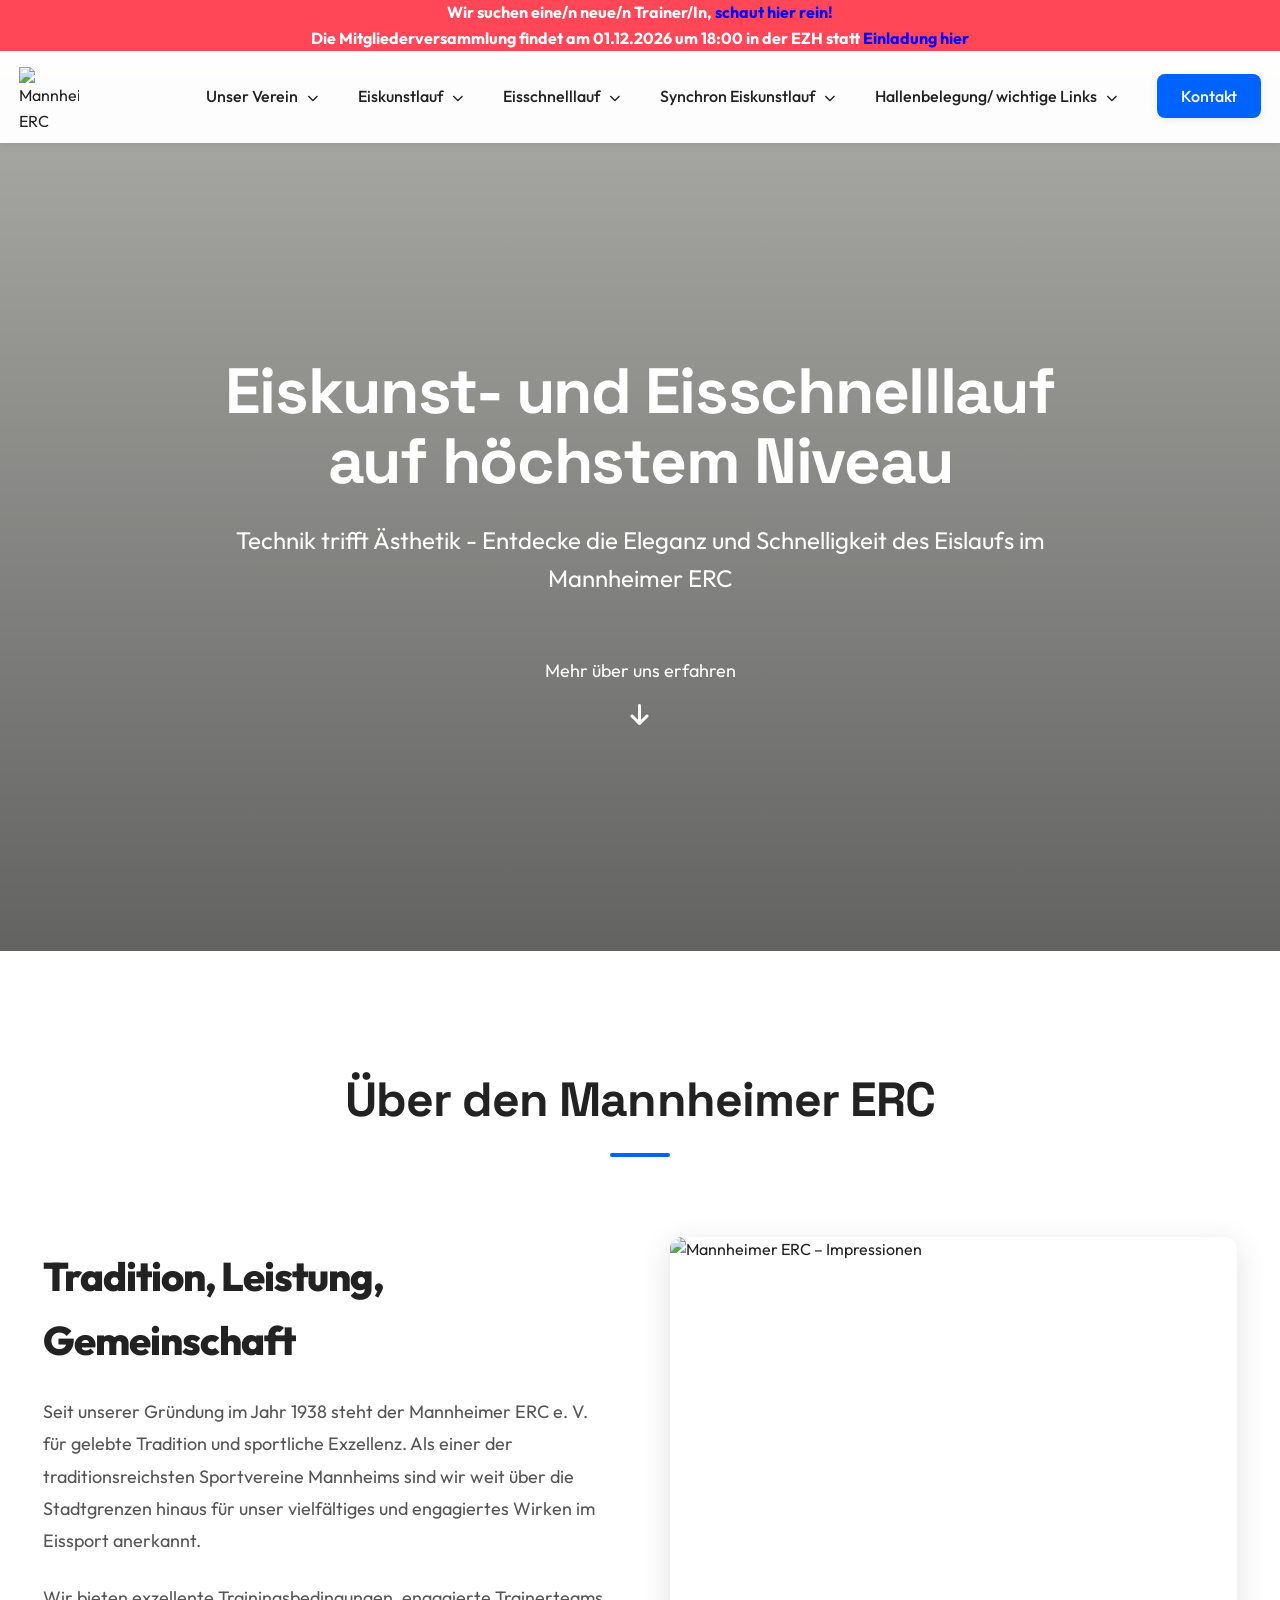
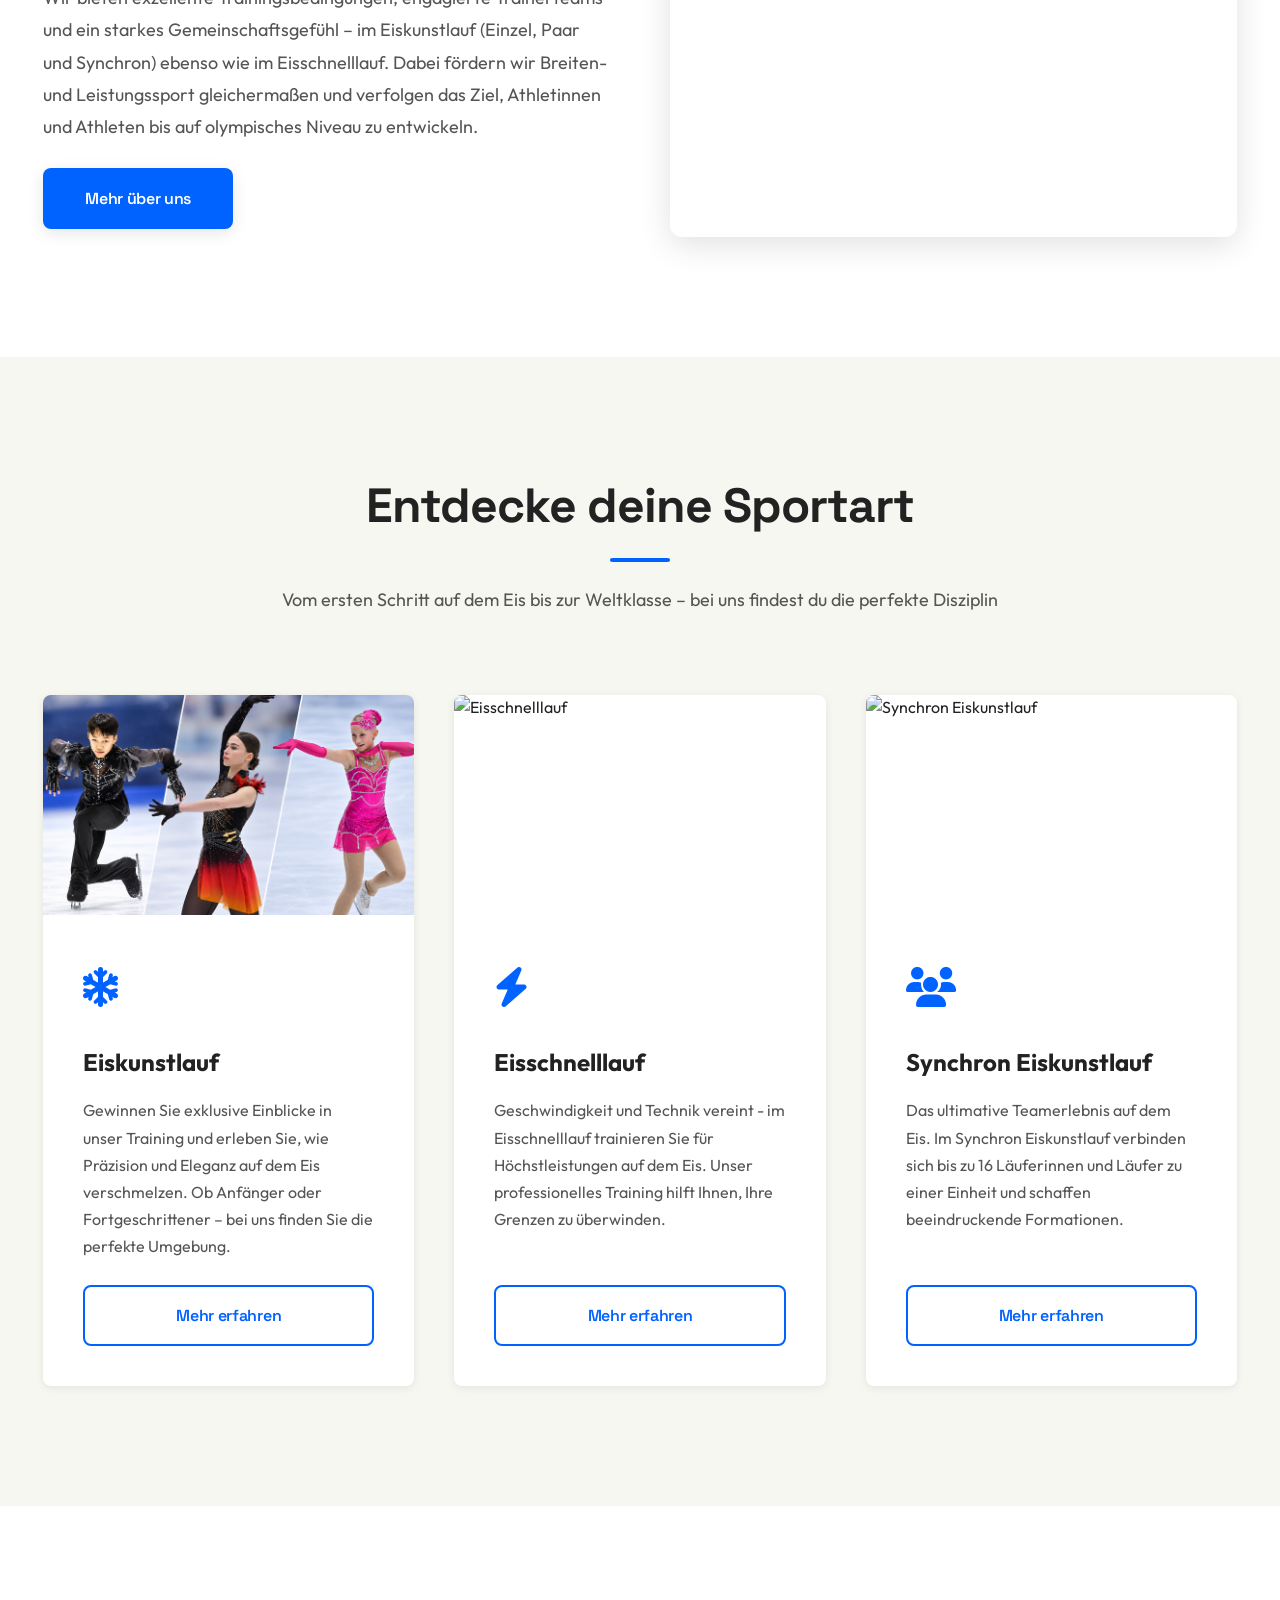
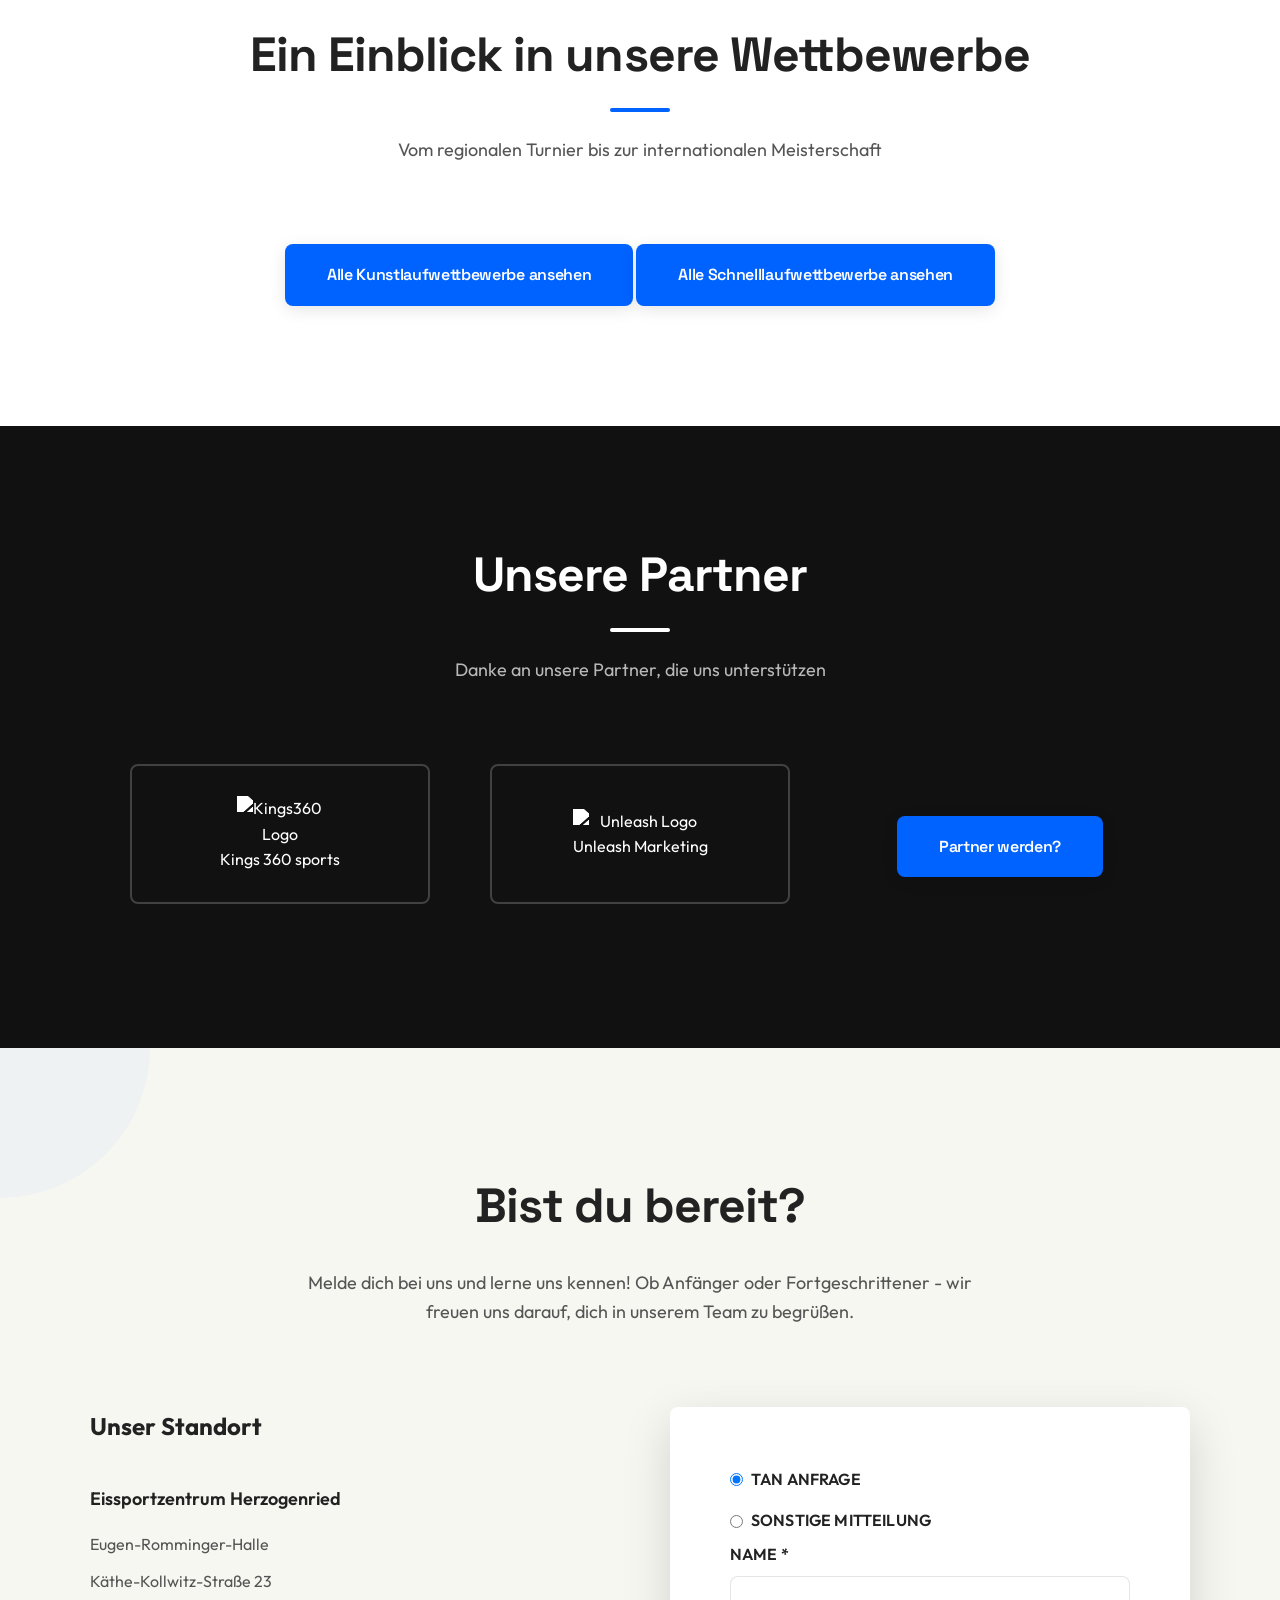
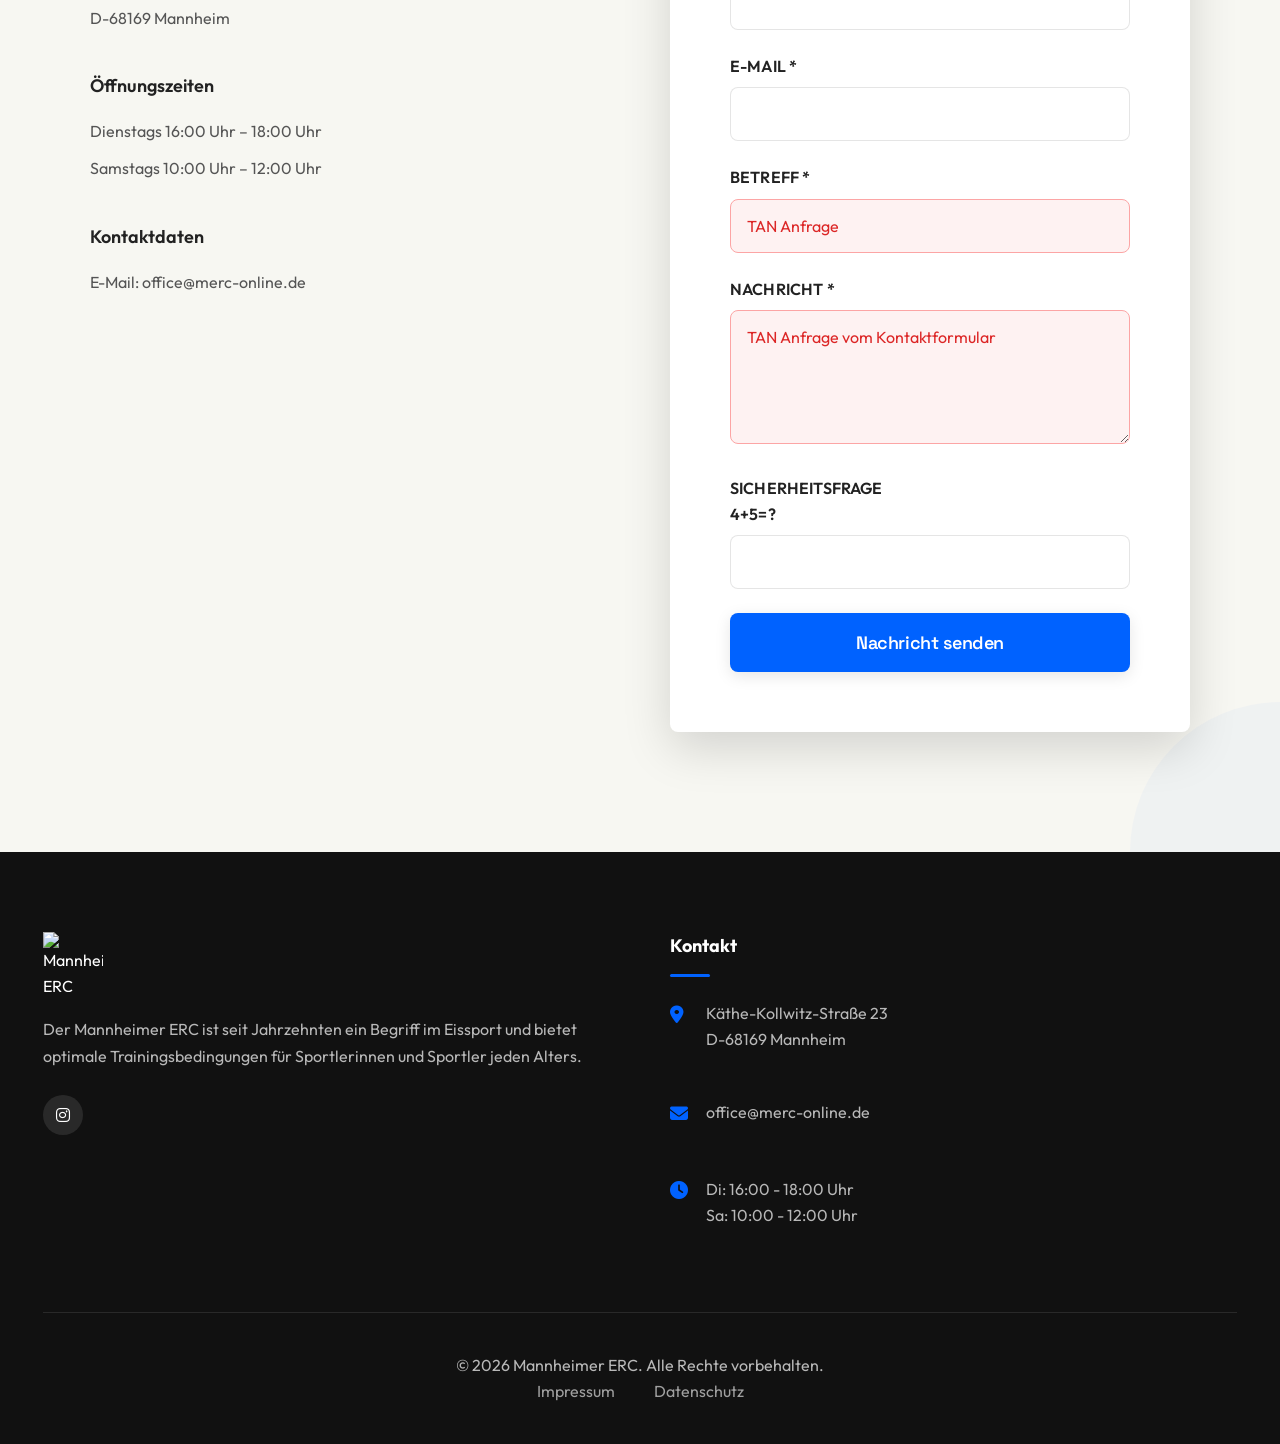
==== index.html @ 95370819 "Bekanntgabe Mitgliederversammlung" ====
﻿<!doctype html>
<html lang="de">
  <template id="navigation-template1">
    <ul>
      <li class="has-submenu">
        <a href="about.html" class="submenu-toggle">
          Unser Verein
          <i class="fas fa-chevron-down submenu-icon"></i>
        </a>
        <ul class="submenu">
          <li><a href="about.html#vision">Vision & Werte</a></li>
          <li><a href="about.html#vorstand">Vorstand</a></li>
          <li><a href="about.html#trainer">Trainerteam</a></li>
          <li><a href="about.html#mitgliedschaft">Mitgliedschaft</a></li>
          <li><a href="about.html#downloads">Downloads</a></li>
        </ul>
      </li>
      <li class="has-submenu">
        <a href="eiskunstlauf.html" class="submenu-toggle">
          Eiskunstlauf
          <i class="fas fa-chevron-down submenu-icon"></i>
        </a>
        <ul class="submenu">
          <li><a href="eiskunstlauf.html#schnuppern">Schnupperkurs</a></li>
          <li><a href="eiskunstlauf.html#erwachsene">Erwachsene</a></li>
          <li><a href="eiskunstlauf.html#geschichte">Geschichte</a></li>
          <li><a href="eiskunstlauf.html#kl-infos">Allgemeine Infos</a></li>
          <li><a href="eiskunstlauf.html#saison-infos">Aktuelle Saison</a></li>
        </ul>
      </li>
      <li class="has-submenu">
        <a href="eisschnelllauf.html" class="submenu-toggle">
          Eisschnelllauf
          <i class="fas fa-chevron-down submenu-icon"></i>
        </a>
        <ul class="submenu">
          <li>
            <a href="eisschnelllauf.html#linkEislaufschule">Eislaufschule</a>
          </li>
          <li>
            <a href="eisschnelllauf.html#schnuppern">Schnuppertraining</a>
          </li>
          <li>
            <a href="eisschnelllauf.html#calendar-section">Kalender</a>
          </li>
          <li>
            <a href="eisschnelllauf.html#geschichte">Geschichte</a>
          </li>
          <li>
            <a href="eisschnelllauf.html#berichte">Berichte</a>
          </li>
        </ul>
      </li>
      <li class="has-submenu">
        <a href="synchron.html" class="submenu-toggle">
          Synchron Eiskunstlauf
          <i class="fas fa-chevron-down submenu-icon"></i>
        </a>
        <ul class="submenu">
          <li>
            <a href="synchron.html#linkTeamNewHorizons"
              >Team New Horizons Mannheim</a
            >
          </li>
          <li>
            <a href="synchron.html#linkSynchroMitgliedschaft"
              >Mitglied werden</a
            >
          </li>
          <li>
            <a href="synchron.html#linkErfolgeWettbewerbe"
              >Erfolge & Wettbewerbe</a
            >
          </li>
        </ul>
      </li>
      <li class="has-submenu">
        <a href="javascript:void(0)" class="submenu-toggle">
          Hallenbelegung/ wichtige Links
          <i class="fas fa-chevron-down submenu-icon"></i>
        </a>
        <ul class="submenu">
          <li>
            <a href="dokumente/verein/Hallenbelegung.pdf" target="_blank"
              >Belegungspläne</a
            >
          </li>
          <li><a href="mitglieder.html#publicAnnouncements">Aktuelles</a></li>
          <li>
            <a
              href="https://www.indoortrends.de/vereinsheim/mannheimer-erc"
              target="_blank"
              >Vereinsshop</a
            >
          </li>
        </ul>
      </li>
    </ul>
  </template>
  <!-- <template id="memberBtn">
    <ul>
      <li>
        <a href="mitglieder.html" class="btn-header">Mitgliederbereich</a>
      </li>
    </ul>
  </template> -->
  <template id="contactBtn">
    <ul>
      <li><a href="index.html#contact-form-main" class="btn-header">Kontakt</a></li>
    </ul>
  </template>
  <!-- <template>
    <ul>
      <li><a href="mitglieder.html">Mitgliederbereich</a></li>
    </ul>
  </template> -->
  <template id="contactStandard">
    <ul>
      <li><a href="index.html#contact-form-main">Kontakt</a></li>
    </ul>
  </template>
  <template id="mobileCTAButtons">
    <div class="mobile-cta-buttons">
      <!-- <a href="mitglieder.html">Mitgliederbereich</a> -->
      <a href="index.html#contact-form-main">Kontakt</a>
    </div>
  </template>
  <head>
    <meta charset="UTF-8" />
    <meta name="viewport" content="width=device-width, initial-scale=1.0" />
    <title>
      Mannheimer ERC - Eiskunst- und Eisschnelllauf auf höchstem Niveau
    </title>
    <link
      rel="stylesheet"
      href="https://cdnjs.cloudflare.com/ajax/libs/font-awesome/6.4.0/css/all.min.css"
    />
    <link rel="preconnect" href="https://fonts.googleapis.com" />
    <link rel="preconnect" href="https://fonts.gstatic.com" crossorigin />
    <link
      href="https://fonts.googleapis.com/css2?family=Outfit:wght@300;400;500;600;700;800;900&family=Space+Grotesk:wght@400;500;600;700&display=swap"
      rel="stylesheet"
    />
    <link
      rel="stylesheet"
      href="main.css?v=4"
      crossorigin="anonymous"
    />
  </head>
  <body>
    <!-- Skip Link for Accessibility -->
    <a href="#main-content" class="skip-link">Zum Hauptinhalt springen</a>

    <!-- Header -->
    <header>
      <div id="dringendeMeldungen" class="dringende-meldungen">
        <span>
          <strong
            >
            Wir suchen eine/n neue/n Trainer/In,
            <a
              href="dokumente/eiskunstlauf/Stellenausschreibung.pdf"
              style="color: blue"
              target="_blank"
              >schaut hier rein!</a
            >
            <br>
            Die Mitgliederversammlung findet am 01.12.2026 um 18:00 in der EZH statt
            <a
              href="dokumente/verein/Einladung_zur_Mitgliederversammlung_2026.pdf"
              style="color: blue"
              target="_blank"
              >Einladung hier</a
            >
          </strong>
        </span>
      </div>
      <div class="container header-container">
        <div class="logo">
          <img src="images/Logo_MERC.gif" alt="Mannheimer ERC Logo" />
          <span class="logo-text">Mannheimer ERC</span>
        </div>
        <nav
          id="pageElementsDesktop"
          class="nav-desktop"
          aria-label="Hauptnavigation"
        ></nav>
        <button
          class="mobile-toggle"
          aria-label="Menü öffnen"
          aria-expanded="false"
        >
          <span></span>
          <span></span>
          <span></span>
        </button>
      </div>
    </header>

    <!-- Mobile Menu -->
    <dialog class="mobile-menu" aria-label="Mobile Navigation">
      <button class="mobile-menu-close" aria-label="Menü schließen">
        <i class="fas fa-times"></i>
      </button>
    </dialog>
    <div class="overlay" aria-hidden="true"></div>

    <!-- Main Content -->
    <main id="main-content">
      <!-- Hero Section -->
      <section id="home" class="hero">
        <div class="hero-video-container" aria-hidden="true">
          <video
            autoplay
            muted
            loop
            playsinline
            preload="auto"
            disablepictureinpicture
            class="hero-video"
          >
            <source src="videos/eiskunstlauf_clip.mp4" type="video/mp4" />
          </video>
        </div>
        <div class="hero-content">
          <h1 class="hero-title">
            Eiskunst- und Eisschnelllauf auf höchstem Niveau
          </h1>
          <p class="hero-subtitle">
            Technik trifft Ästhetik - Entdecke die Eleganz und Schnelligkeit des
            Eislaufs im Mannheimer ERC
          </p>
          <a href="#about" class="hero-scroll-hint">
            Mehr über uns erfahren
            <i class="fas fa-arrow-down"></i>
          </a>
        </div>
      </section>

      <!-- About Section -->
      <section id="about" class="section about">
        <div class="container">
          <div class="section-header">
            <h2 class="section-title">Über den Mannheimer ERC</h2>
          </div>
          <div class="about-content">
            <div class="about-text fade-in">
              <h3>Tradition, Leistung, Gemeinschaft</h3>
              <p>
                Seit unserer Gründung im Jahr 1938 steht der Mannheimer ERC e.
                V. für gelebte Tradition und sportliche Exzellenz. Als einer der
                traditionsreichsten Sportvereine Mannheims sind wir weit über
                die Stadtgrenzen hinaus für unser vielfältiges und engagiertes
                Wirken im Eissport anerkannt.
              </p>
              <p>
                Wir bieten exzellente Trainingsbedingungen, engagierte
                Trainerteams und ein starkes Gemeinschaftsgefühl – im
                Eiskunstlauf (Einzel, Paar und Synchron) ebenso wie im
                Eisschnelllauf. Dabei fördern wir Breiten- und Leistungssport
                gleichermaßen und verfolgen das Ziel, Athletinnen und Athleten
                bis auf olympisches Niveau zu entwickeln.
              </p>
              <a href="about.html" class="btn btn-primary">Mehr über uns</a>
            </div>
            <div class="about-image fade-in">
              <img
                src="images/Gruppenbild.jpeg"
                alt="Mannheimer ERC – Impressionen"
              />
            </div>
          </div>
        </div>
      </section>

      <!-- Sports Section -->
      <section id="sports" class="section">
        <div class="container">
          <div class="section-header">
            <h2 class="section-title">Entdecke deine Sportart</h2>
            <p class="section-subtitle">
              Vom ersten Schritt auf dem Eis bis zur Weltklasse – bei uns
              findest du die perfekte Disziplin
            </p>
          </div>
          <div class="grid grid-3">
            <div class="card fade-in" id="eiskunstlauf">
              <div class="card-image">
                <img src="images/Collage_Felix_Leyla_Shirley.png" alt="Eiskunstlauf" />
              </div>
              <div class="card-body">
                <div class="card-icon">
                  <i class="fas fa-snowflake"></i>
                </div>
                <h3 class="card-title">Eiskunstlauf</h3>
                <p class="card-text">
                  Gewinnen Sie exklusive Einblicke in unser Training und erleben
                  Sie, wie Präzision und Eleganz auf dem Eis verschmelzen. Ob
                  Anfänger oder Fortgeschrittener – bei uns finden Sie die
                  perfekte Umgebung.
                </p>
                <a href="eiskunstlauf.html" class="btn btn-outline"
                  >Mehr erfahren</a
                >
              </div>
            </div>

            <div class="card fade-in" id="eisschnelllauf">
              <div class="card-image">
                <img
                  src="images/eisschnelllauf/eslIndexBild.png"
                  alt="Eisschnelllauf"
                />
              </div>
              <div class="card-body">
                <div class="card-icon">
                  <i class="fas fa-bolt"></i>
                </div>
                <h3 class="card-title">Eisschnelllauf</h3>
                <p class="card-text">
                  Geschwindigkeit und Technik vereint - im Eisschnelllauf
                  trainieren Sie für Höchstleistungen auf dem Eis. Unser
                  professionelles Training hilft Ihnen, Ihre Grenzen zu
                  überwinden.
                </p>
                <a href="eisschnelllauf.html" class="btn btn-outline"
                  >Mehr erfahren</a
                >
              </div>
            </div>

            <div class="card fade-in" id="synchron">
              <div class="card-image">
                <img
                  src="images/f5b10e58-1633-410d-8467-8ef27225b3d4.jpg"
                  alt="Synchron Eiskunstlauf"
                />
              </div>
              <div class="card-body">
                <div class="card-icon">
                  <i class="fas fa-users"></i>
                </div>
                <h3 class="card-title">Synchron Eiskunstlauf</h3>
                <p class="card-text">
                  Das ultimative Teamerlebnis auf dem Eis. Im Synchron
                  Eiskunstlauf verbinden sich bis zu 16 Läuferinnen und Läufer
                  zu einer Einheit und schaffen beeindruckende Formationen.
                </p>
                <a href="synchron.html" class="btn btn-outline"
                  >Mehr erfahren</a
                >
              </div>
            </div>
          </div>
        </div>
      </section>

      <!-- Competitions Section  -->
      <section id="competitions" class="section competitions">
        <div class="container">
          <div class="section-header">
            <h2 class="section-title">Ein Einblick in unsere Wettbewerbe</h2>
            <p class="section-subtitle">
              Vom regionalen Turnier bis zur internationalen Meisterschaft
            </p>
          </div>
          <!-- <div class="competition-gallery">
            <a href="wettbewerbe.html" class="competition-item fade-in">
              <img
                src="images/Bild2.jpeg"
                alt="Jugendmeisterschaften"
                class="competition-image"
              />
              <div class="competition-overlay">
                <h3 class="competition-title">Jugendmeisterschaften</h3>
                <p class="competition-date">März 2025</p>
              </div>
            </a>
            <a href="wettbewerbe.html" class="competition-item fade-in">
              <img
                src="images/82331e4d-ed93-4d10-8211-51c107e9e614.jpg"
                alt="Kunstlauf Wettbewerbe"
                class="competition-image"
              />
              <div class="competition-overlay">
                <h3 class="competition-title">Kunstlauf Wettbewerbe</h3>
                <p class="competition-date">Januar 2025</p>
              </div>
            </a>
            <a href="wettbewerbe.html" class="competition-item fade-in">
              <img
                src="images/dc0f7fd0-3eea-4d4e-9135-640f62c069b7.jpg"
                alt="Internationales Sommerturnier"
                class="competition-image"
              />
              <div class="competition-overlay">
                <h3 class="competition-title">Internationales Sommerturnier</h3>
                <p class="competition-date">Juli 2025</p>
              </div>
            </a>
          </div> -->
          <div style="margin-top: 50px; text-align: center">
            <a href="wettbewerbe.html" class="btn btn-primary"
              >Alle Kunstlaufwettbewerbe ansehen</a
            >
            <a href="eisschnelllauf.html#berichte" class="btn btn-primary"
              >Alle Schnelllaufwettbewerbe ansehen</a
            >
          </div>
        </div>
      </section>
      
      <!-- Sponsors Section -->
      <section id="sponsors" class="section sponsors">
        <div class="container">
          <div class="section-header">
            <h2 class="section-title">Unsere Partner</h2>
            <p class="section-subtitle">
              Danke an unsere Partner, die uns unterstützen
            </p>
          </div>
          <div class="sponsors-container fade-in">
            <div class="sponsor-item">
              <div class="sponsor-logo">
                <figure>
                  <img
                    src="images/Kings360-sports.png"
                    alt="Kings360 Logo"
                    class="sponsor-image"
                  />
                  <figcaption>Kings 360 sports</figcaption>
                </figure>
              </div>
            </div>
            <div class="sponsor-item">
              <div class="sponsor-logo">
                <figure>
                  <img
                    src="images/Unleash Logo Orange.png"
                    alt="Unleash Logo"
                    class="sponsor-image"
                  />
                  <figcaption>Unleash Marketing</figcaption>
                </figure>
              </div>
            </div>
            <div class="sponsor-item">
              <a href="#contact-form-main" class="btn btn-primary">Partner werden?</a>
            </div>
          </div>
        </div>
      </section>

      <!-- CTA & Contact Section (Combined) -->
      <section id="contact" class="cta">
        <div class="container">
          <h2 class="cta-title">Bist du bereit?</h2>
          <p class="cta-text">
            Melde dich bei uns und lerne uns kennen! Ob Anfänger oder
            Fortgeschrittener - wir freuen uns darauf, dich in unserem Team zu
            begrüßen.
          </p>

          <div class="contact-content">
            <div class="contact-info fade-in">
              <h3>Unser Standort</h3>
              <div style="margin-bottom: 30px">
                <h4>Eissportzentrum Herzogenried</h4>
                <p>Eugen-Romminger-Halle</p>
                <p>Käthe-Kollwitz-Straße 23</p>
                <p>D-68169 Mannheim</p>
              </div>

              <h4>Öffnungszeiten</h4>
              <p>Dienstags 16:00 Uhr – 18:00 Uhr</p>
              <p>Samstags 10:00 Uhr – 12:00 Uhr</p>

              <h4>Kontaktdaten</h4>
              <p>
                E-Mail:
                <a href="mailto:office@merc-online.de">office@merc-online.de</a>
              </p>
            </div>

            <div class="contact-form fade-in">

              <form id="contact-form-main">
                <div style="margin-bottom: 8px;">
                  <label style="display: inline-flex !important; align-items: center !important; gap: 8px !important; cursor: pointer !important; width: auto !important;">
                    <input type="radio" id="tan-anfrage-radio" name="mitteilungsart" checked style="width: auto !important; padding: 0 !important; margin: 0 !important; border: none !important;">
                    <span>TAN Anfrage</span>
                  </label>
                </div>
                
                <div>
                  <label style="display: inline-flex !important; align-items: center !important; gap: 8px !important; cursor: pointer !important; width: auto !important;">
                    <input type="radio" id="sonstige-mitteilung-radio" name="mitteilungsart" style="width: auto !important; padding: 0 !important; margin: 0 !important; border: none !important;">
                    <span>Sonstige Mitteilung</span>
                  </label>
                </div>
                <div>
                  <label for="name">Name *</label>
                  <input type="text" id="name" name="name" required />
                </div>
                <div>
                  <label for="email">E-Mail *</label>
                  <input type="email" id="email" name="email" required />
                </div>
                <div>
                  <label for="subject">Betreff *</label>
                  <input type="text" id="subject" name="subject" required />
                </div>
                <div>
                  <label for="message">Nachricht *</label>
                  <textarea
                    id="message"
                    name="message"
                    rows="5"
                    required
                  ></textarea>
                </div>
                <div>
                  <label for="capchaInputField"
                    >Sicherheitsfrage
                    <p id="capchaQuestion">4+5=?</p></label
                  >
                  <input
                    type="number"
                    id="capchaInputField"
                    name="capchaInputField"
                    required
                  />
                </div>
                <button
                  type="button"
                  id="contact-form-submit-button"
                  class="btn btn-primary"
                >
                  Nachricht senden
                </button>
              </form>
              <div id="contactFormResponseMessage"></div>
            </div>
          </div>
        </div>
      </section>
    </main>

    <!-- Footer -->
    <footer>
      <div class="container">
        <div class="footer-container">
          <div class="footer-about">
            <div class="footer-logo">
              <img src="images/Logo_MERC.gif" alt="Mannheimer ERC Logo" />
            </div>
            <p>
              Der Mannheimer ERC ist seit Jahrzehnten ein Begriff im Eissport
              und bietet optimale Trainingsbedingungen für Sportlerinnen und
              Sportler jeden Alters.
            </p>
            <div class="footer-social">
              <a
                href="https://www.instagram.com/merc_eiskunstlauf/"
                aria-label="Instagram"
                ><i class="fab fa-instagram"></i
              ></a>
            </div>
          </div>

          <div class="footer-contact">
            <h3 class="footer-title">Kontakt</h3>
            <ul>
              <li>
                <span class="contact-icon"
                  ><i class="fas fa-map-marker-alt"></i
                ></span>
                <span>Käthe-Kollwitz-Straße 23<br />D-68169 Mannheim</span>
              </li>
              <li>
                <span class="contact-icon"
                  ><i class="fas fa-envelope"></i
                ></span>
                <span
                  ><a href="mailto:office@merc-online.de"
                    >office@merc-online.de</a
                  ></span
                >
              </li>
              <li>
                <span class="contact-icon"><i class="fas fa-clock"></i></span>
                <span>Di: 16:00 - 18:00 Uhr<br />Sa: 10:00 - 12:00 Uhr</span>
              </li>
            </ul>
          </div>
        </div>

        <div class="footer-bottom">
          <p>© 2026 Mannheimer ERC. Alle Rechte vorbehalten.</p>
          <p>
            <a href="impressum.html">Impressum</a>
            <a href="datenschutz.html" style="margin-left: 20px">Datenschutz</a>
          </p>
        </div>
      </div>
    </footer>
    <script
      data-cfasync="false"
      src="/cdn-cgi/scripts/5c5dd728/cloudflare-static/email-decode.min.js"
    ></script>
    <script src="functions/generalFunctions.js?v=2"></script>
    <script>
      const mobileToggle = document.querySelector(".mobile-toggle");
      const mobileMenu = document.querySelector(".mobile-menu");
      const overlay = document.querySelector(".overlay");
      const mobileClose = document.querySelector(".mobile-menu-close");
      const mobileLinks = document.querySelectorAll(".mobile-menu a");

      mobileToggle.addEventListener("click", () => {
        const isOpen = mobileMenu.classList.contains("active");
        isOpen
          ? closeMenu(mobileMenu, overlay, mobileToggle)
          : openMenu(mobileMenu, overlay, mobileToggle);
      });

      mobileClose.addEventListener("click", () =>
        closeMenu(mobileMenu, overlay, mobileToggle),
      );
      overlay.addEventListener("click", () =>
        closeMenu(mobileMenu, overlay, mobileToggle),
      );

      mobileLinks.forEach((link) => {
        link.addEventListener("click", (e) => {
          if (link.getAttribute("href").startsWith("#")) {
            closeMenu(mobileMenu, overlay, mobileToggle);
          }
        });
      });

      // Close menu on Escape key
      document.addEventListener("keydown", (e) => {
        if (e.key === "Escape" && mobileMenu.classList.contains("active")) {
          closeMenu(mobileMenu, overlay, mobileToggle);
        }
      });

      const header = document.querySelector("header");
      let lastScroll = 0;

      window.addEventListener("scroll", () => {
        const currentScroll = window.pageYOffset;

        if (currentScroll > 100) {
          header.classList.add("scrolled");
        } else {
          header.classList.remove("scrolled");
        }

        lastScroll = currentScroll;
      });

      const fadeElements = document.querySelectorAll(".fade-in");

      const observerOptions = {
        threshold: 0.1,
        rootMargin: "0px 0px -50px 0px",
      };

      const observer = new IntersectionObserver((entries) => {
        entries.forEach((entry) => {
          if (entry.isIntersecting) {
            entry.target.classList.add("visible");
          }
        });
      }, observerOptions);

      fadeElements.forEach((element) => {
        observer.observe(element);
      });

      document.addEventListener("DOMContentLoaded", function () {
        const heroVideo = document.querySelector(".hero-video");

        if (heroVideo) {
          // Mobile autoplay fix: explizit play() aufrufen nach canplay
          heroVideo.load();
          const playPromise = heroVideo.play();
          if (playPromise !== undefined) {
            playPromise.catch(function () {
              // Autoplay blockiert (z.B. Datenschutz-Einstellung) – Video bleibt stumm
              heroVideo.muted = true;
              heroVideo.play().catch(function () {});
            });
          }

          // Fallback: bei erstem User-Interaction versuchen zu spielen (für sehr restriktive Browser)
          const tryPlay = function () {
            heroVideo.play().catch(function () {});
            document.removeEventListener("touchstart", tryPlay);
            document.removeEventListener("touchend", tryPlay);
          };
          document.addEventListener("touchstart", tryPlay, { once: true });
          document.addEventListener("touchend", tryPlay, { once: true });

          heroVideo.addEventListener("error", function () {
            const heroSection = document.querySelector(".hero");
            const videoContainer = document.querySelector(
              ".hero-video-container",
            );

            if (heroSection && videoContainer) {
              heroSection.style.backgroundImage =
                'linear-gradient(rgba(0, 0, 0, 0.4), rgba(0, 0, 0, 0.6)), url("images/Bild2.jpeg")';
              heroSection.style.backgroundSize = "cover";
              heroSection.style.backgroundPosition = "center";
              videoContainer.style.display = "none";
            }
          });
        }

        const template = document.getElementById("navigation-template1");
        const contactBtn = document.getElementById("contactBtn");
        const memberBtn = document.getElementById("memberBtn");
        const contactStandard = document.getElementById("contactStandard");
        const mobileCTAButtons = document.getElementById("mobileCTAButtons");
        const desktopNav = document.getElementById("pageElementsDesktop");
        const footerLinks = document.getElementById(
          "footerLinksWithMenuElements",
        );
        // Initialize navigation
        insertNavigationElements(
          template,
          contactBtn,
          memberBtn,
          contactStandard,
          mobileCTAButtons,
          desktopNav,
          footerLinks,
        );
        setupMobileSubmenus(mobileMenu);
      });

      document.querySelectorAll('a[href^="#"]').forEach((anchor) => {
        anchor.addEventListener("click", function (e) {
          const href = this.getAttribute("href");
          if (href !== "#" && href !== "") {
            e.preventDefault();
            const target = document.querySelector(href);
            if (target) {
              const headerHeight = header.offsetHeight;
              const targetPosition = target.offsetTop - headerHeight;
              window.scrollTo({
                top: targetPosition,
                behavior: "smooth",
              });
            }
          }
        });
      });
    </script>
    <script>
      let subject = document.getElementById("subject");
      let message = document.getElementById("message")
      tanRadioButton = document.getElementById("tan-anfrage-radio");
      function handleSonstigeRadioChecked(){
        subject.readOnly = false;
        subject.value = "";
        subject.classList.remove('tan-request-is-locked');
        message.readOnly = false;
        message.value = "";
        message.classList.remove('tan-request-is-locked');
      }
      function handleRadioChecked() {
        tanRadioButton.checked;
        subject.readOnly = true;
        subject.value = "TAN Anfrage";
        subject.classList.add('tan-request-is-locked');
        message.readOnly = true;
        message.value = "TAN Anfrage vom Kontaktformular";
        message.classList.add('tan-request-is-locked');
      }
      handleRadioChecked();
      sonstigeRadioButton = document.getElementById("sonstige-mitteilung-radio");
      tanRadioButton.addEventListener('change', () => 
        {
          if (tanRadioButton.checked){
            handleRadioChecked();
          }
        }
      );
      sonstigeRadioButton.addEventListener('change', () => 
        {
          if (sonstigeRadioButton.checked){
            handleSonstigeRadioChecked();
          }
        }
      );
      
      const form = document.getElementById("contact-form-main");
      form.onsubmit = function (e) {
        e.preventDefault();
        return false;
      };
      let capchaQ = "";
      let capchaComponents = [];
      const capchaObject = document.getElementById("capchaQuestion");
      const capchaInputField = document.getElementById("capchaInputField");
      async function getCapchaQuestion() {
        capchaComponents = [];
        try {
          const responseForRandomArithmeticQuestion = await fetch(
            "https://merc-online.de/cgi-bin/apiMain.py/api/getRandomArithmeticQuestion",
          );
          if (responseForRandomArithmeticQuestion.ok) {
            capchaQ = await responseForRandomArithmeticQuestion.text();
            capchaObject.textContent = capchaQ;
            capchaQ.split("+").forEach((number) => {
              capchaComponents.push(Number.parseInt(number.trim()));
            });
          }
        } catch (err) {
          console.error("Debug:", err);
        }
      }

      const msg = document.getElementById("contactFormResponseMessage");
      const btn = document.getElementById("contact-form-submit-button");

      btn.addEventListener("click", async (e) => {
        e.preventDefault();
        e.stopPropagation();
        let boolCapchaAnswer = false;
        try {
          let params = "?";
          capchaComponents.forEach((number, index) => {
            params +=
              "num" + index.toString() + "=" + encodeURIComponent(number) + "&";
          });
          params += "answer=" + encodeURIComponent(capchaInputField.value);
          console.error(
            "Debug:",
            "https://merc-online.de/cgi-bin/apiMain.py/api/checkRandomArithmeticAnswer" +
              params,
          );
          const responseForCapcha = await fetch(
            "https://merc-online.de/cgi-bin/apiMain.py/api/checkRandomArithmeticAnswer" +
              params,
          );
          if (responseForCapcha.ok) {
            const capchaAnswer = await responseForCapcha.json();
            boolCapchaAnswer = capchaAnswer["success"];
          }
        } catch (err) {
          console.error("Debug:", err);
        }
        if (!boolCapchaAnswer) {
          capchaInputField.focus();
          capchaInputField.style.backgroundColor = "red";
          getCapchaQuestion();
          return;
        }
        capchaInputField.style.backgroundColor = "";

        const formData = new FormData(form);
        for (const field of form.elements) {
          if (field.hasAttribute("required")) {
            if (field.value === "") {
              field.focus();
              field.style.backgroundColor = "red";
              getCapchaQuestion();
              return;
            }
          }
          field.style.backgroundColor = "";
        }
        const senderName = formData.get("name") || "";
        const originalMessage = formData.get("message") || "";
        const combinedMessage = `Absender: ${senderName}\n\n${originalMessage}`;
        formData.set("message", combinedMessage);
        const subjectSuffix = formData.get("subject");
        const subject =
          subjectSuffix != "TAN Anfrage"? "Anfrage aus Kontaktformular: " + subjectSuffix : subjectSuffix;        
        formData.set("subject", subject);

        btn.disabled = true;
        msg.style.color = "black";
        msg.innerText = "Sending...";

        try {
          const response = await fetch(
            "https://merc-online.de/cgi-bin/apiMain.py/api/submit",
            {
              method: "POST",
              body: formData,
            },
          );
          const result = await response.json();

          if (response.ok) {
            msg.style.color = "green";
            msg.innerText = "Success! Email sent.";
            form
              .querySelectorAll('input:not([type="hidden"]), textarea')
              .forEach((input) => {
                input.value = "";
              });
          } else {
            throw new Error(result.error || "Server error");
          }
        } catch (err) {
          console.error("Debug:", err);
          msg.style.color = "red";
          msg.innerText = "Error: " + err.message;
        } finally {
          btn.disabled = false;
          getCapchaQuestion();
          if (tanRadioButton.checked){
            handleRadioChecked();
          }
        }
      });
      const dringendeMeldungen = document.getElementById("dringendeMeldungen");
      const home = document.getElementById("home");
      if (
        dringendeMeldungen &&
        getComputedStyle(dringendeMeldungen).display !== "none"
      ) {
        const offsetHeight = dringendeMeldungen.offsetHeight;
        home.style.marginTop = `${offsetHeight}px`;
      }
      document.addEventListener("DOMContentLoaded", function () {
        getCapchaQuestion();
        cacheBustHallenBelegung();
      });
    </script>
  </body>
</html>
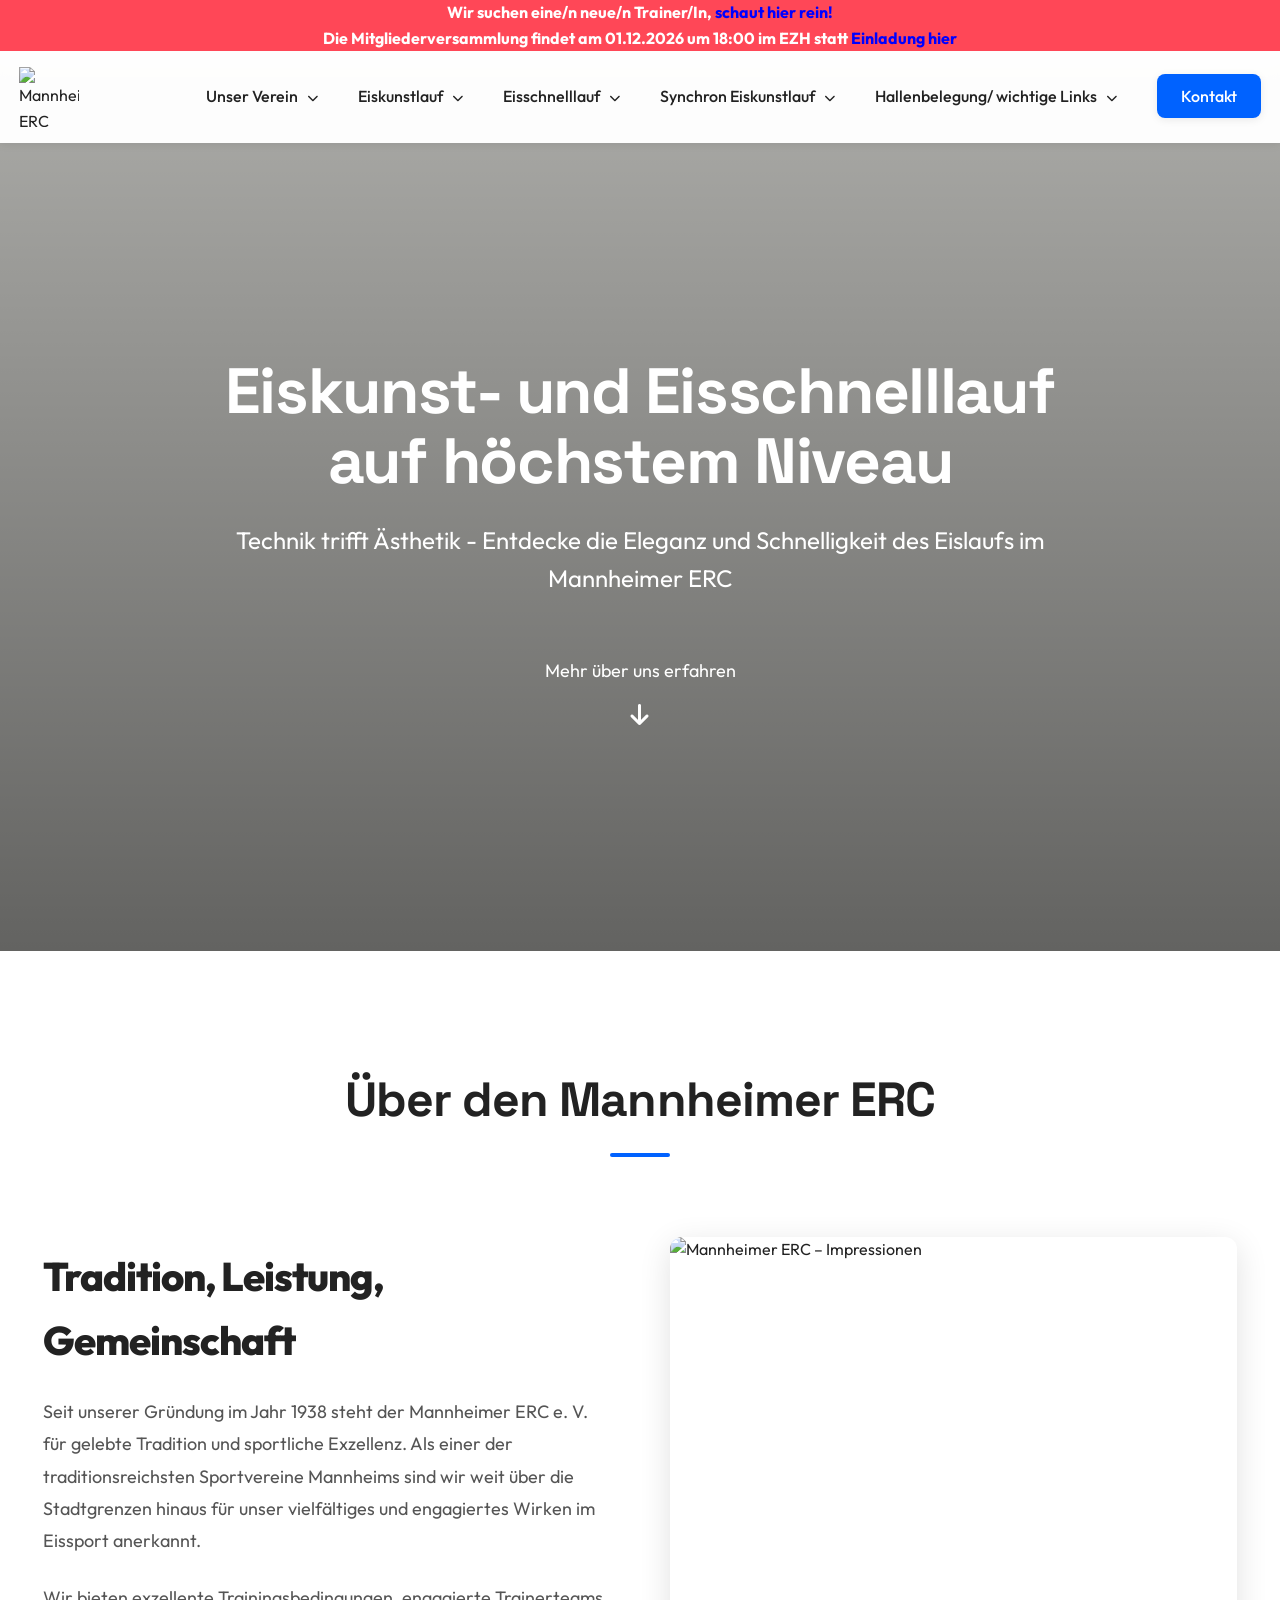
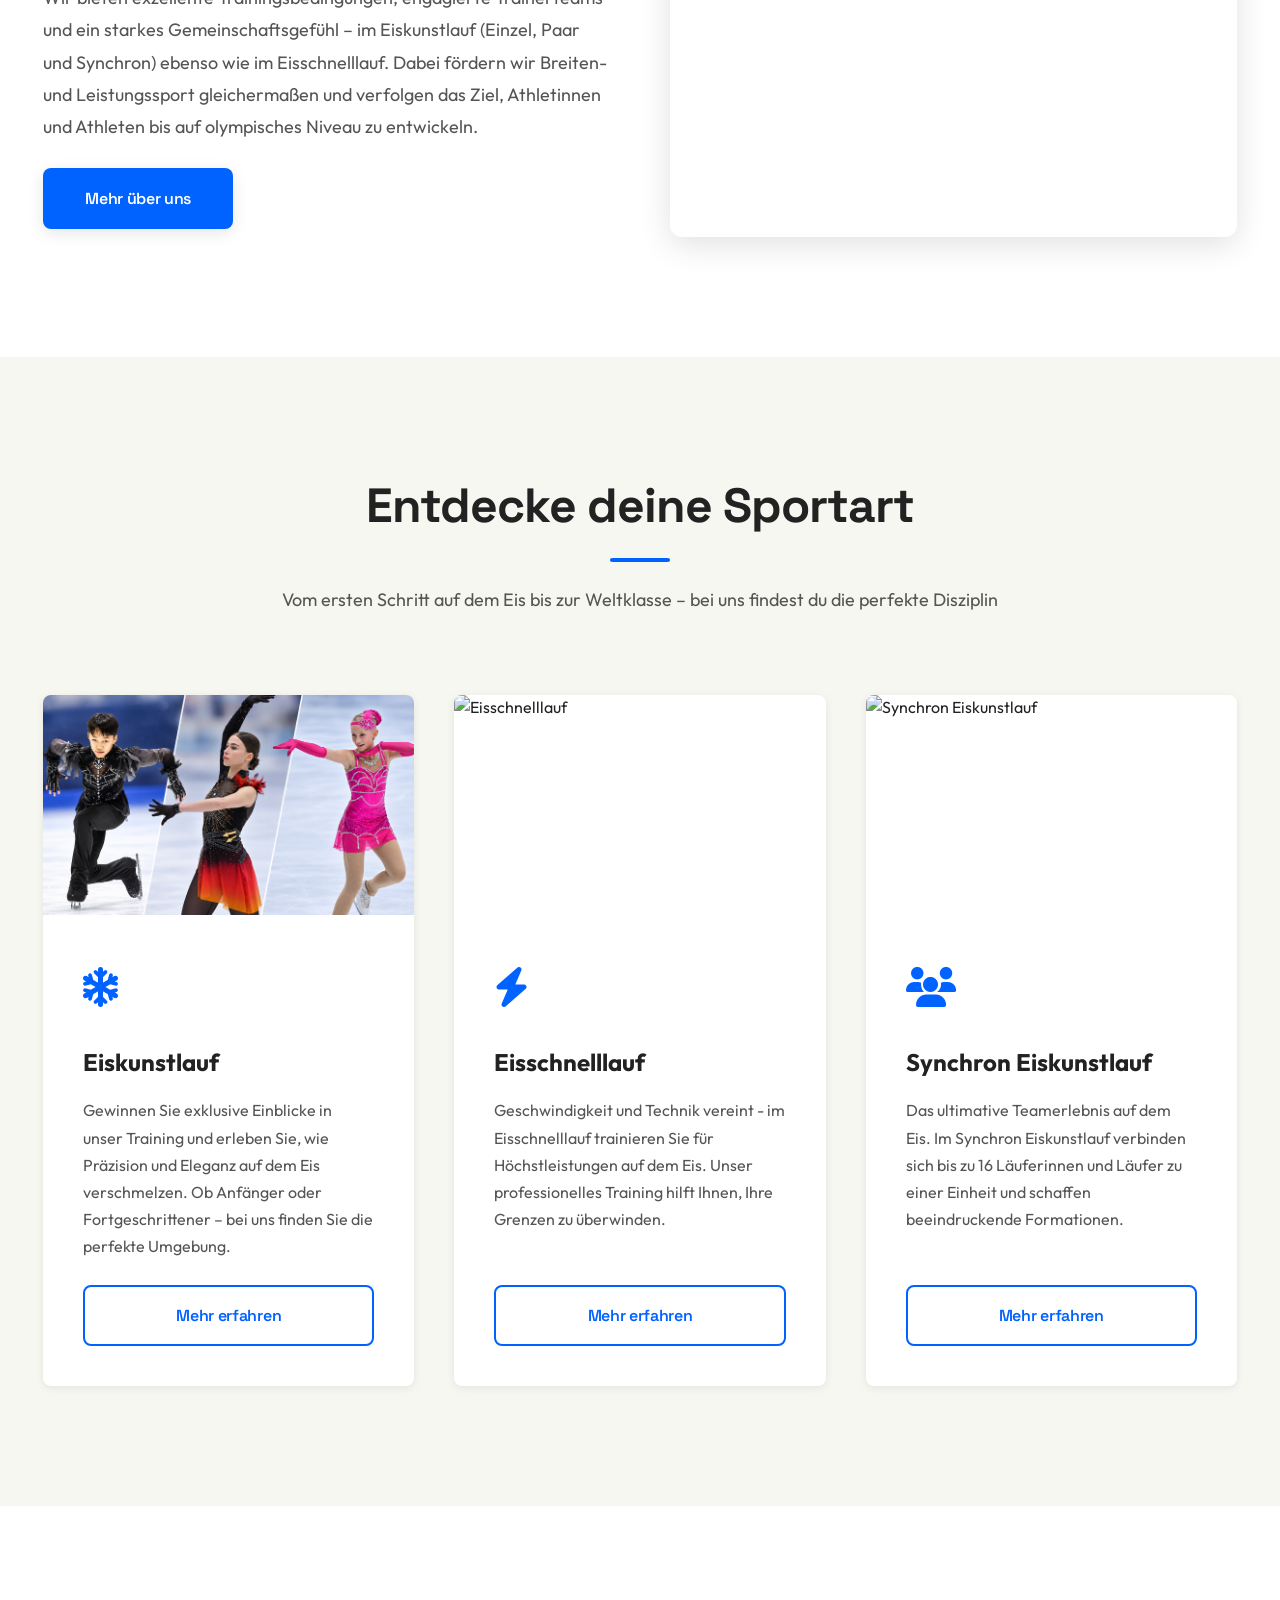
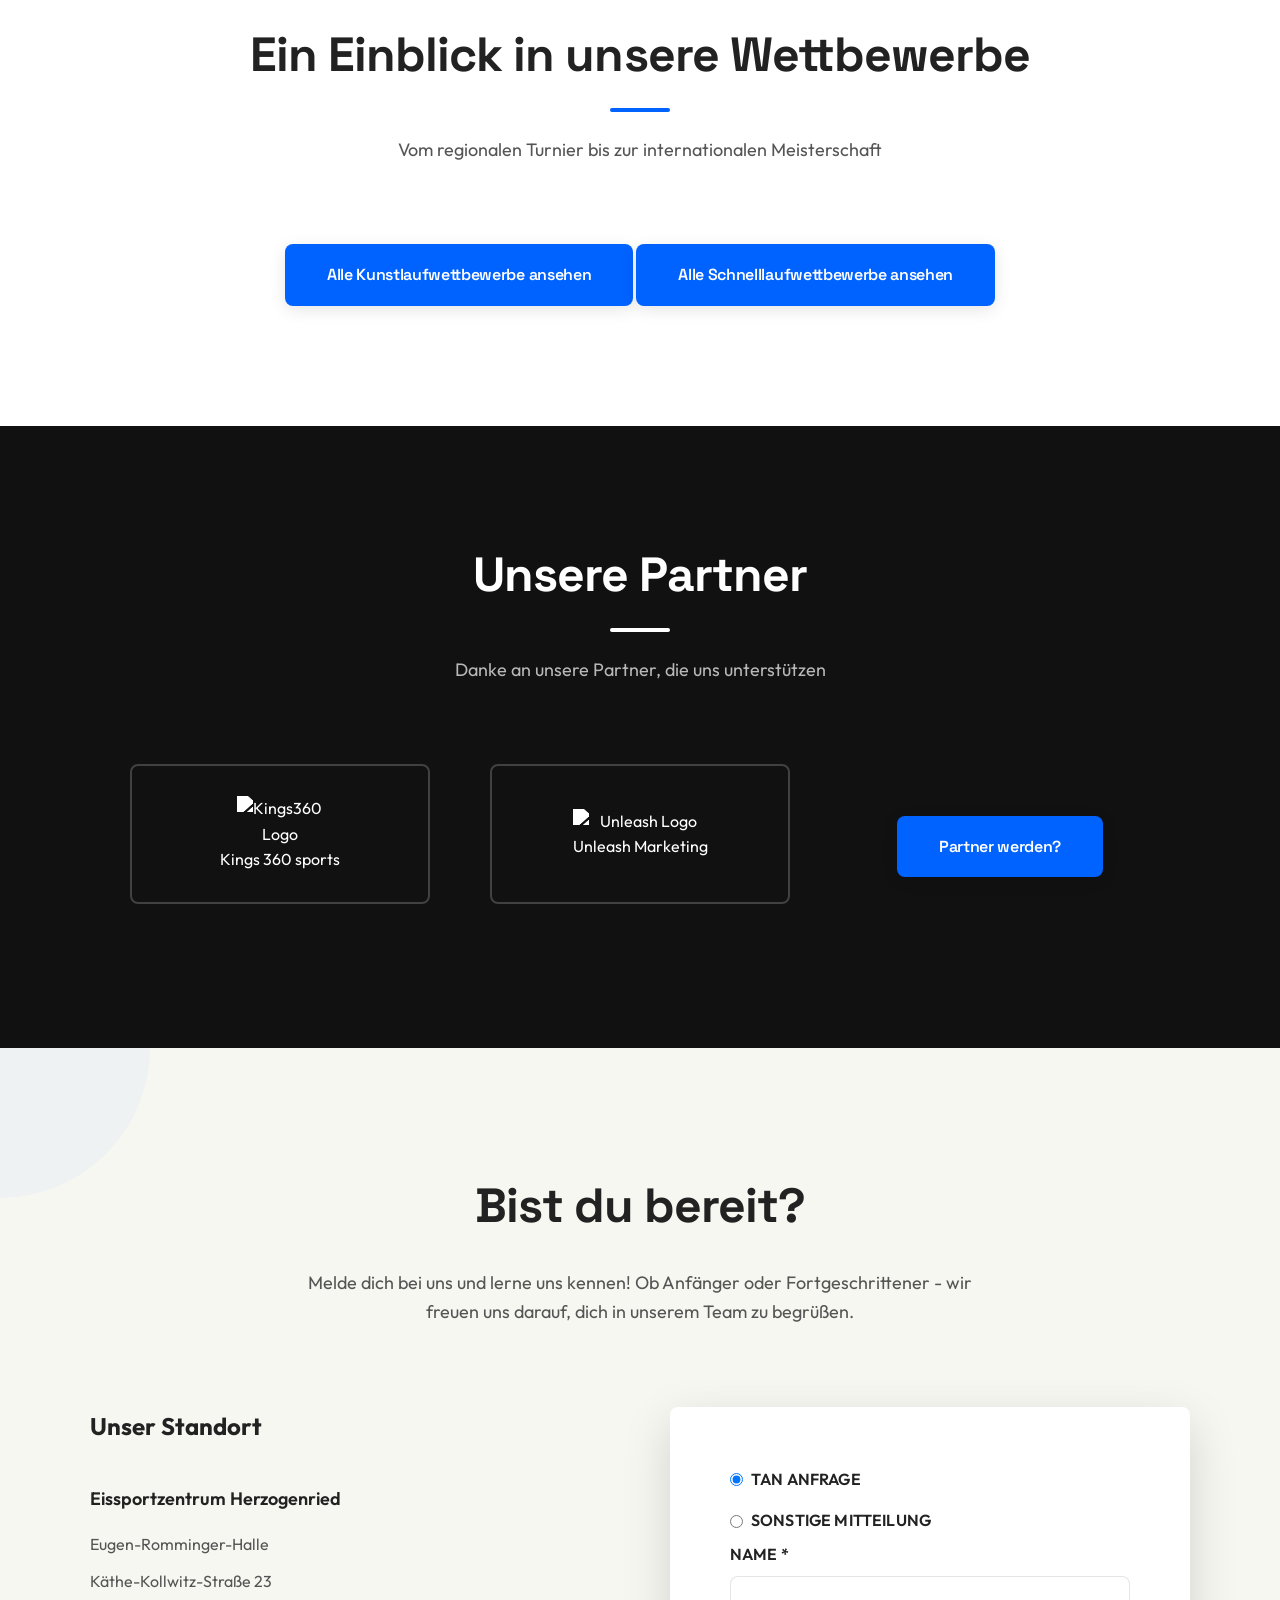
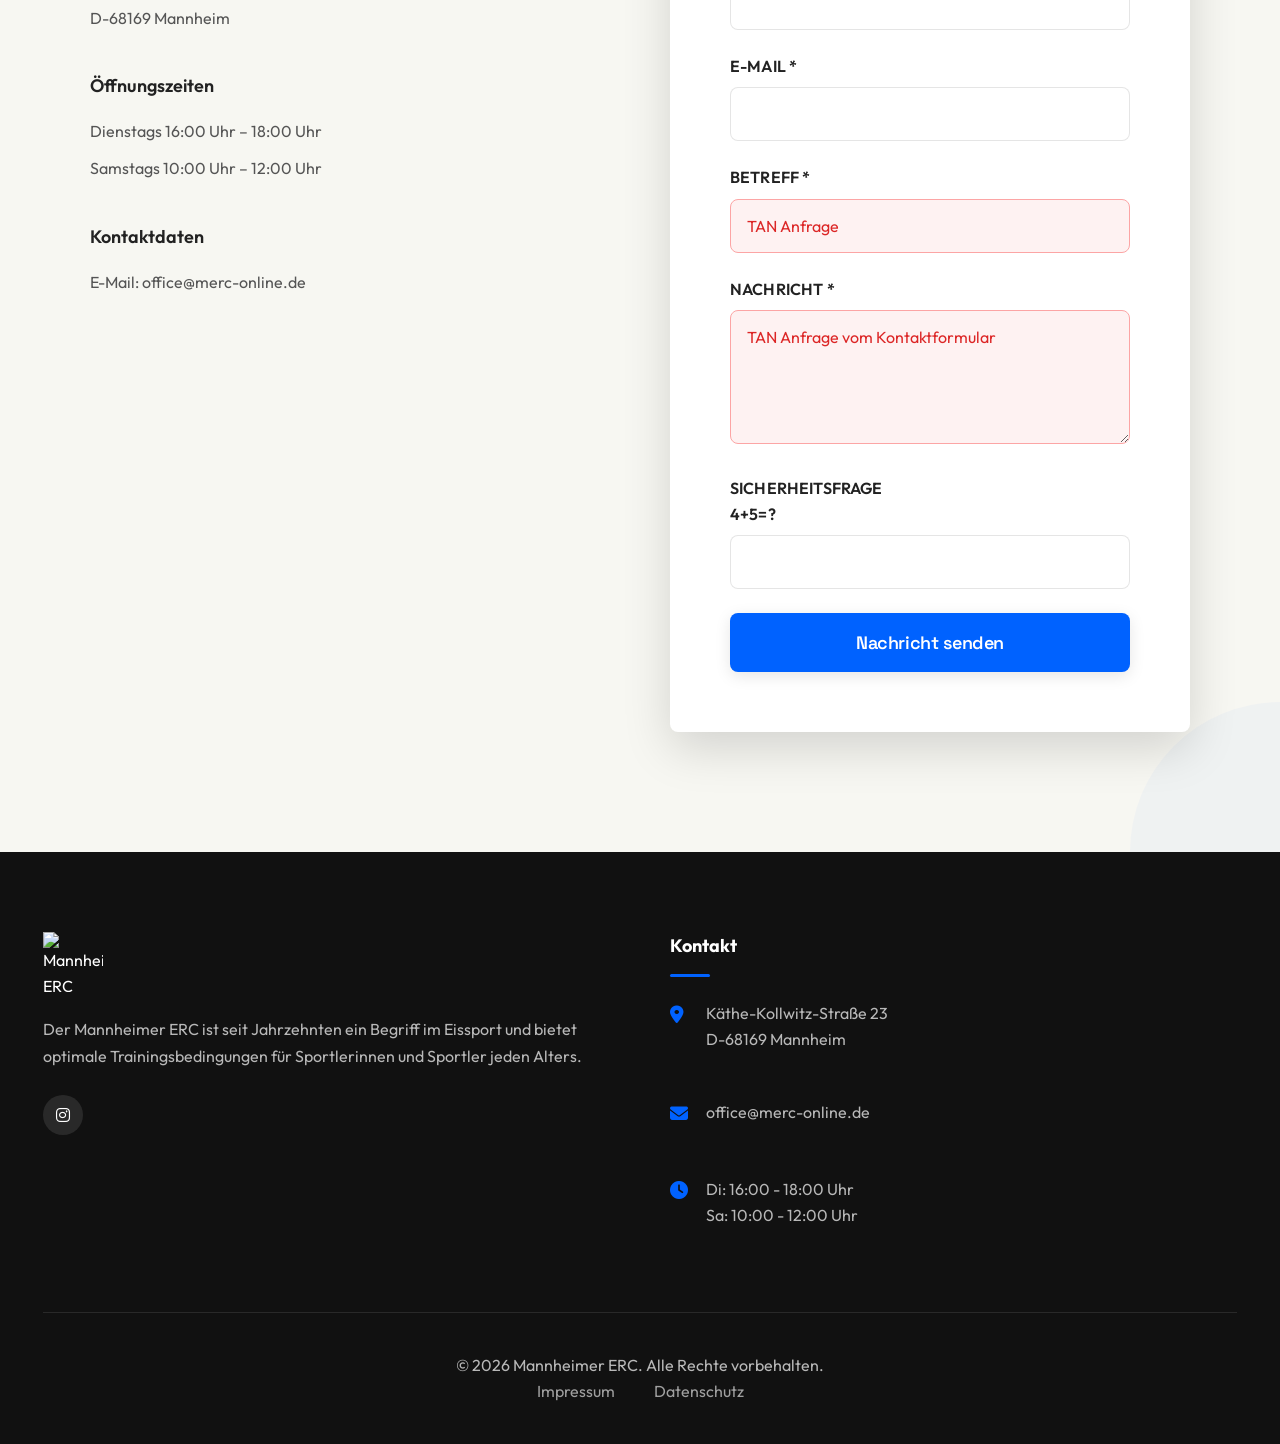
==== commit 21bae8f1: "Rechtschreibung" ====
--- a/index.html
+++ b/index.html
@@ -165,7 +165,7 @@
               >schaut hier rein!</a
             >
             <br>
-            Die Mitgliederversammlung findet am 01.12.2026 um 18:00 in der EZH statt
+            Die Mitgliederversammlung findet am 01.12.2026 um 18:00 im EZH statt
             <a
               href="dokumente/verein/Einladung_zur_Mitgliederversammlung_2026.pdf"
               style="color: blue"
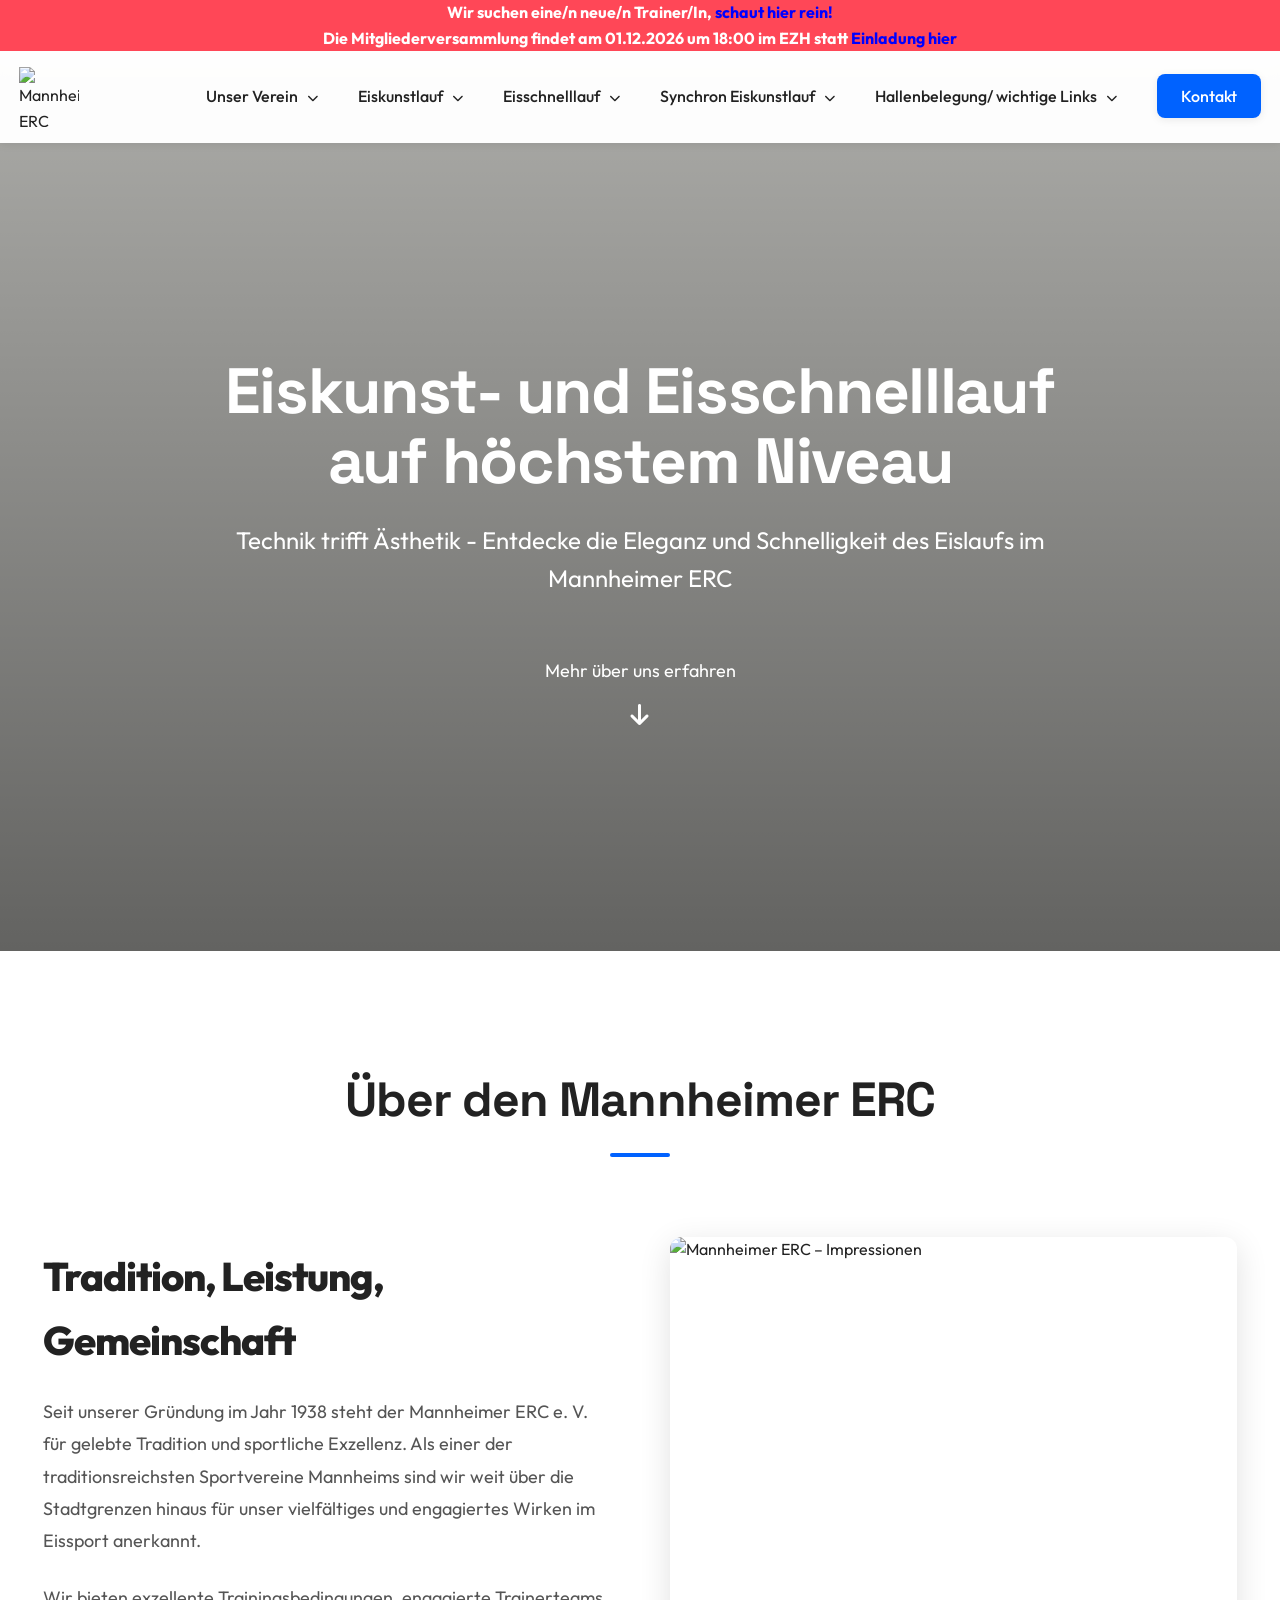
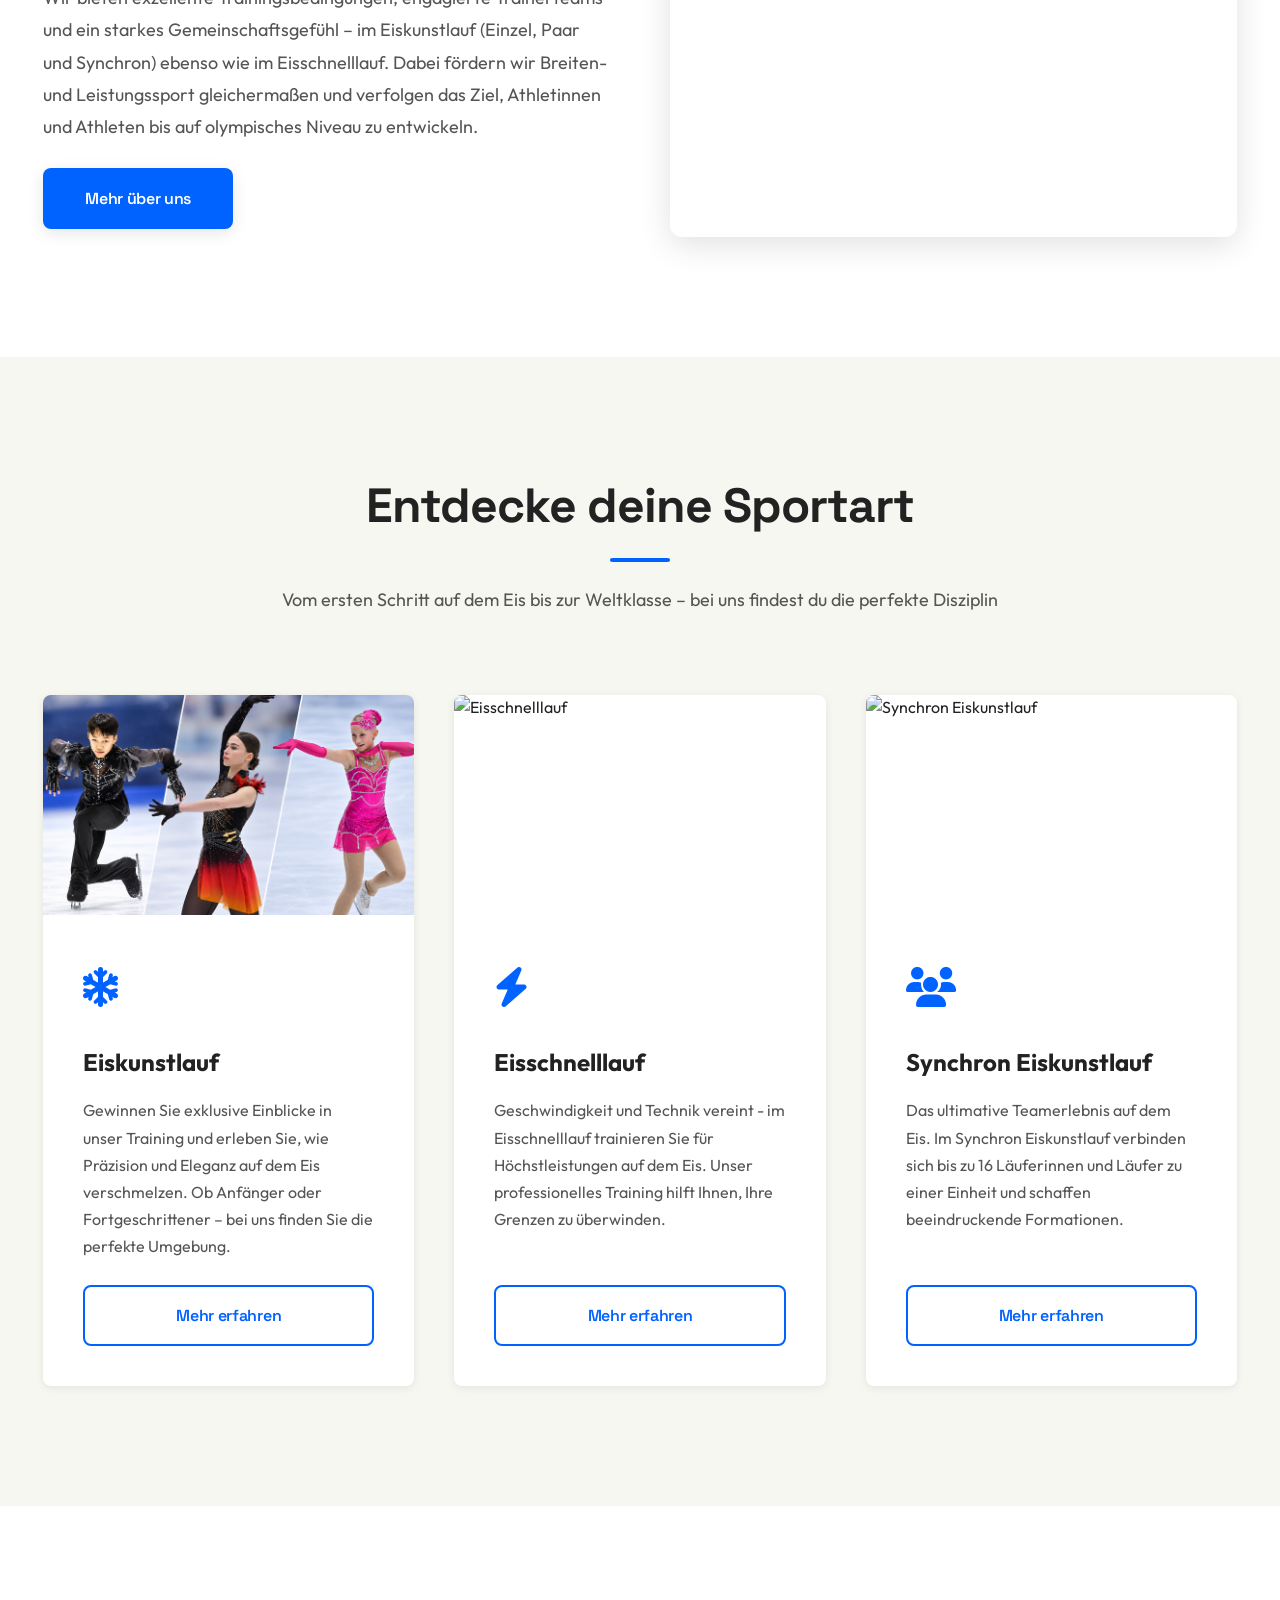
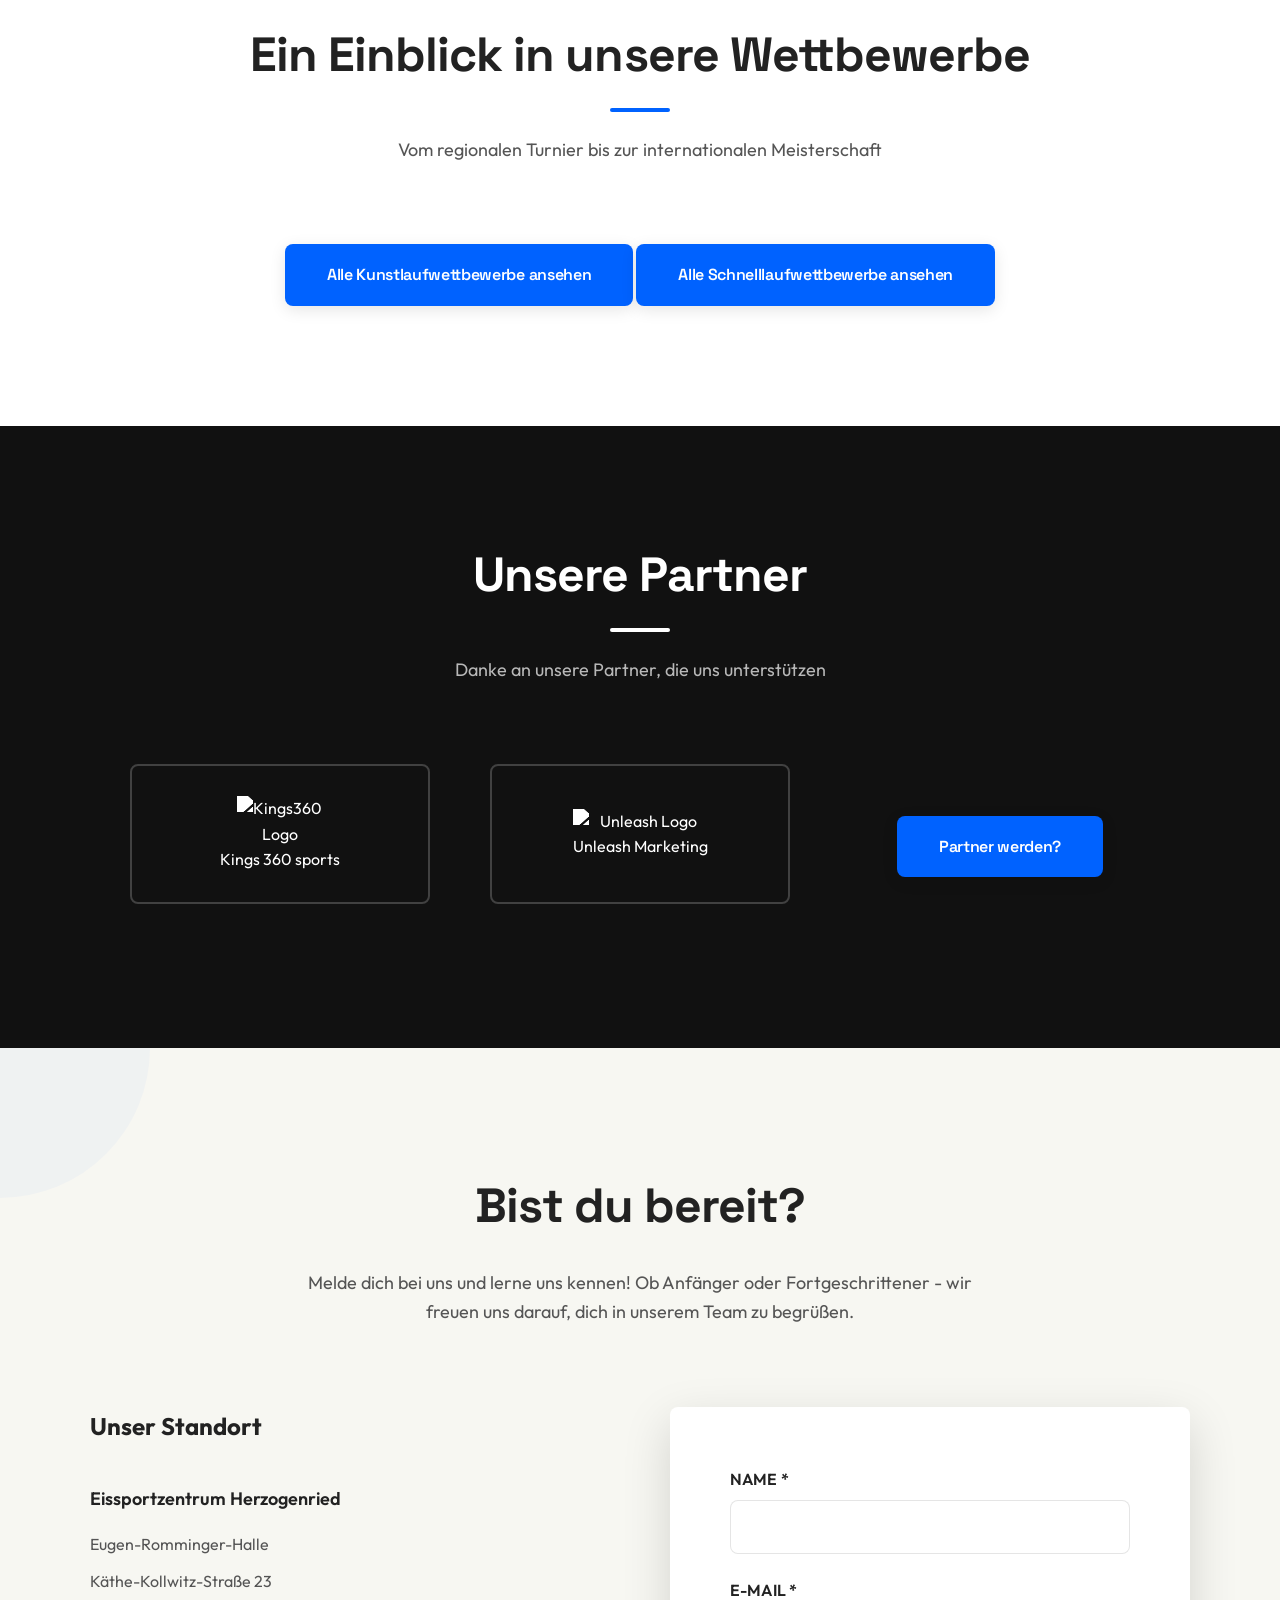
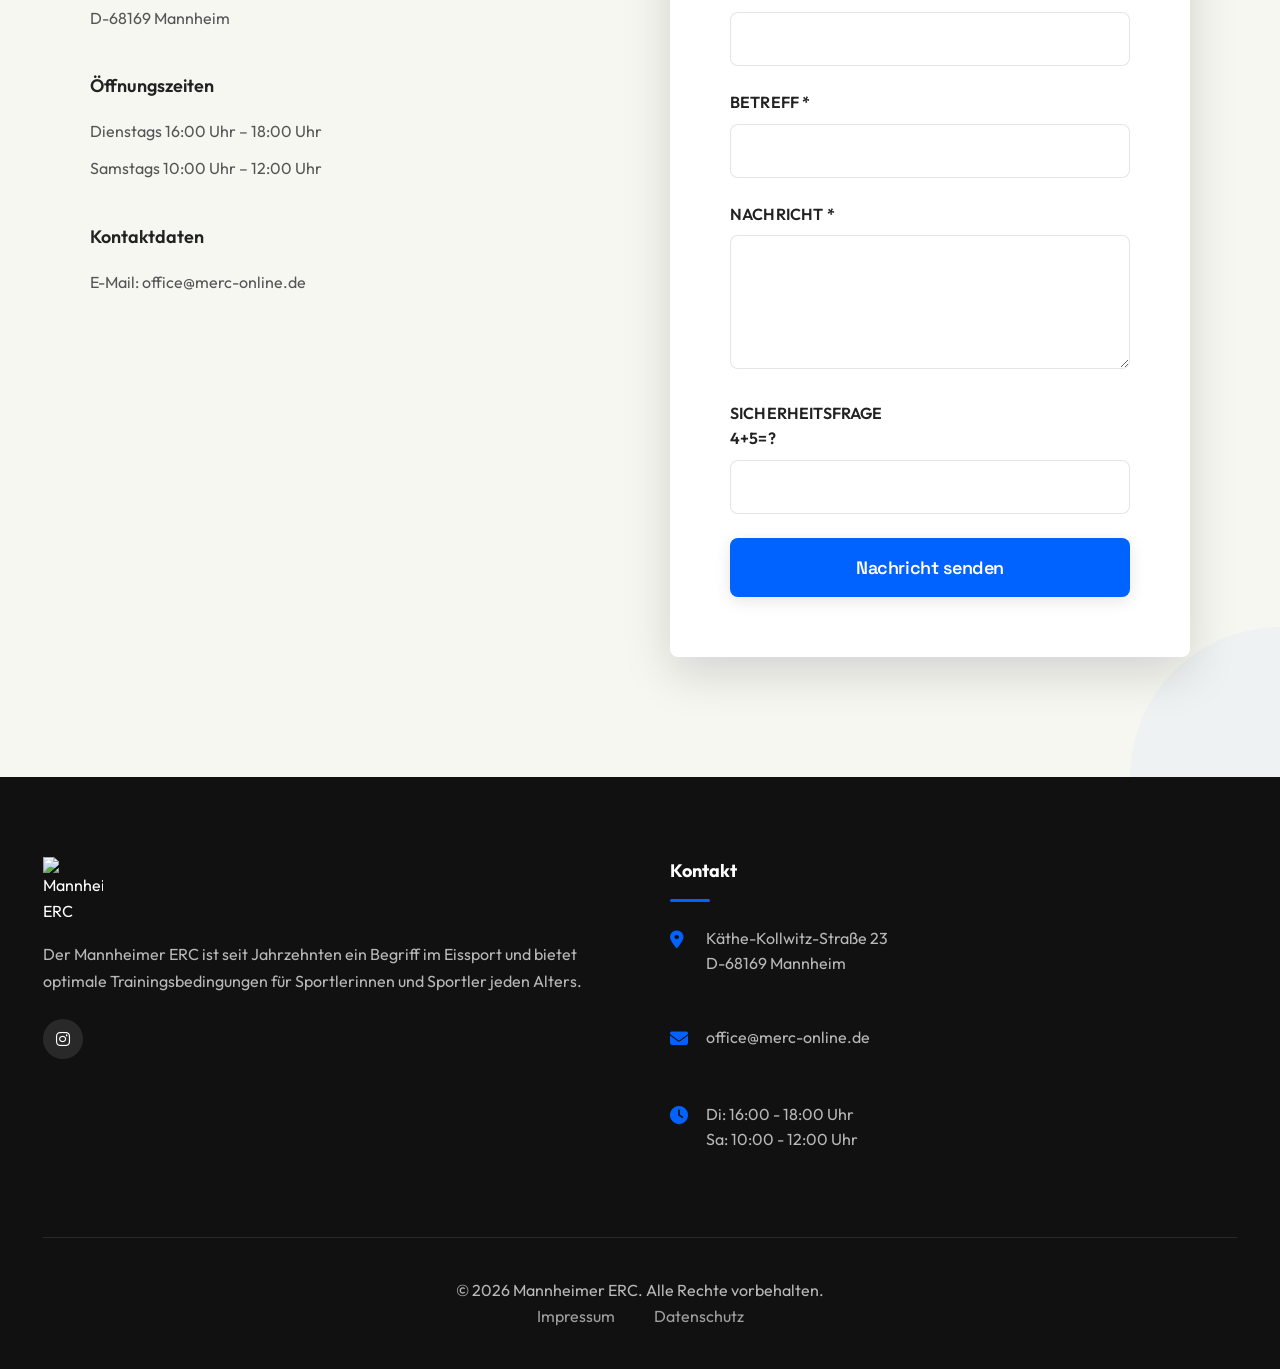
==== commit 9cc01f5d: "Schnupperkurs ausblenden bei antrag-formular.html" ====
--- a/index.html
+++ b/index.html
@@ -485,7 +485,7 @@
             <div class="contact-form fade-in">
 
               <form id="contact-form-main">
-                <div style="margin-bottom: 8px;">
+                <!-- <div style="margin-bottom: 8px;">
                   <label style="display: inline-flex !important; align-items: center !important; gap: 8px !important; cursor: pointer !important; width: auto !important;">
                     <input type="radio" id="tan-anfrage-radio" name="mitteilungsart" checked style="width: auto !important; padding: 0 !important; margin: 0 !important; border: none !important;">
                     <span>TAN Anfrage</span>
@@ -497,7 +497,7 @@
                     <input type="radio" id="sonstige-mitteilung-radio" name="mitteilungsart" style="width: auto !important; padding: 0 !important; margin: 0 !important; border: none !important;">
                     <span>Sonstige Mitteilung</span>
                   </label>
-                </div>
+                </div> -->
                 <div>
                   <label for="name">Name *</label>
                   <input type="text" id="name" name="name" required />
@@ -760,42 +760,42 @@
       });
     </script>
     <script>
-      let subject = document.getElementById("subject");
-      let message = document.getElementById("message")
-      tanRadioButton = document.getElementById("tan-anfrage-radio");
-      function handleSonstigeRadioChecked(){
-        subject.readOnly = false;
-        subject.value = "";
-        subject.classList.remove('tan-request-is-locked');
-        message.readOnly = false;
-        message.value = "";
-        message.classList.remove('tan-request-is-locked');
-      }
-      function handleRadioChecked() {
-        tanRadioButton.checked;
-        subject.readOnly = true;
-        subject.value = "TAN Anfrage";
-        subject.classList.add('tan-request-is-locked');
-        message.readOnly = true;
-        message.value = "TAN Anfrage vom Kontaktformular";
-        message.classList.add('tan-request-is-locked');
-      }
-      handleRadioChecked();
-      sonstigeRadioButton = document.getElementById("sonstige-mitteilung-radio");
-      tanRadioButton.addEventListener('change', () => 
-        {
-          if (tanRadioButton.checked){
-            handleRadioChecked();
-          }
-        }
-      );
-      sonstigeRadioButton.addEventListener('change', () => 
-        {
-          if (sonstigeRadioButton.checked){
-            handleSonstigeRadioChecked();
-          }
-        }
-      );
+      // let subject = document.getElementById("subject");
+      // let message = document.getElementById("message")
+      // tanRadioButton = document.getElementById("tan-anfrage-radio");
+      // function handleSonstigeRadioChecked(){
+      //   subject.readOnly = false;
+      //   subject.value = "";
+      //   subject.classList.remove('tan-request-is-locked');
+      //   message.readOnly = false;
+      //   message.value = "";
+      //   message.classList.remove('tan-request-is-locked');
+      // }
+      // function handleRadioChecked() {
+      //   tanRadioButton.checked;
+      //   subject.readOnly = true;
+      //   subject.value = "TAN Anfrage";
+      //   subject.classList.add('tan-request-is-locked');
+      //   message.readOnly = true;
+      //   message.value = "TAN Anfrage vom Kontaktformular";
+      //   message.classList.add('tan-request-is-locked');
+      // }
+      // handleRadioChecked();
+      // sonstigeRadioButton = document.getElementById("sonstige-mitteilung-radio");
+      // tanRadioButton.addEventListener('change', () => 
+      //   {
+      //     if (tanRadioButton.checked){
+      //       handleRadioChecked();
+      //     }
+      //   }
+      // );
+      // sonstigeRadioButton.addEventListener('change', () => 
+      //   {
+      //     if (sonstigeRadioButton.checked){
+      //       handleSonstigeRadioChecked();
+      //     }
+      //   }
+      // );
       
       const form = document.getElementById("contact-form-main");
       form.onsubmit = function (e) {
@@ -878,9 +878,9 @@
         const originalMessage = formData.get("message") || "";
         const combinedMessage = `Absender: ${senderName}\n\n${originalMessage}`;
         formData.set("message", combinedMessage);
-        const subjectSuffix = formData.get("subject");
-        const subject =
-          subjectSuffix != "TAN Anfrage"? "Anfrage aus Kontaktformular: " + subjectSuffix : subjectSuffix;        
+        // const subjectSuffix = formData.get("subject");
+        const subject = "Anfrage aus Kontaktformular: " + formData.get("subject");
+          // subjectSuffix != "TAN Anfrage"? "Anfrage aus Kontaktformular: " + subjectSuffix : subjectSuffix;        
         formData.set("subject", subject);
 
         btn.disabled = true;
@@ -915,9 +915,9 @@
         } finally {
           btn.disabled = false;
           getCapchaQuestion();
-          if (tanRadioButton.checked){
-            handleRadioChecked();
-          }
+          // if (tanRadioButton.checked){
+          //   handleRadioChecked();
+          // }
         }
       });
       const dringendeMeldungen = document.getElementById("dringendeMeldungen");
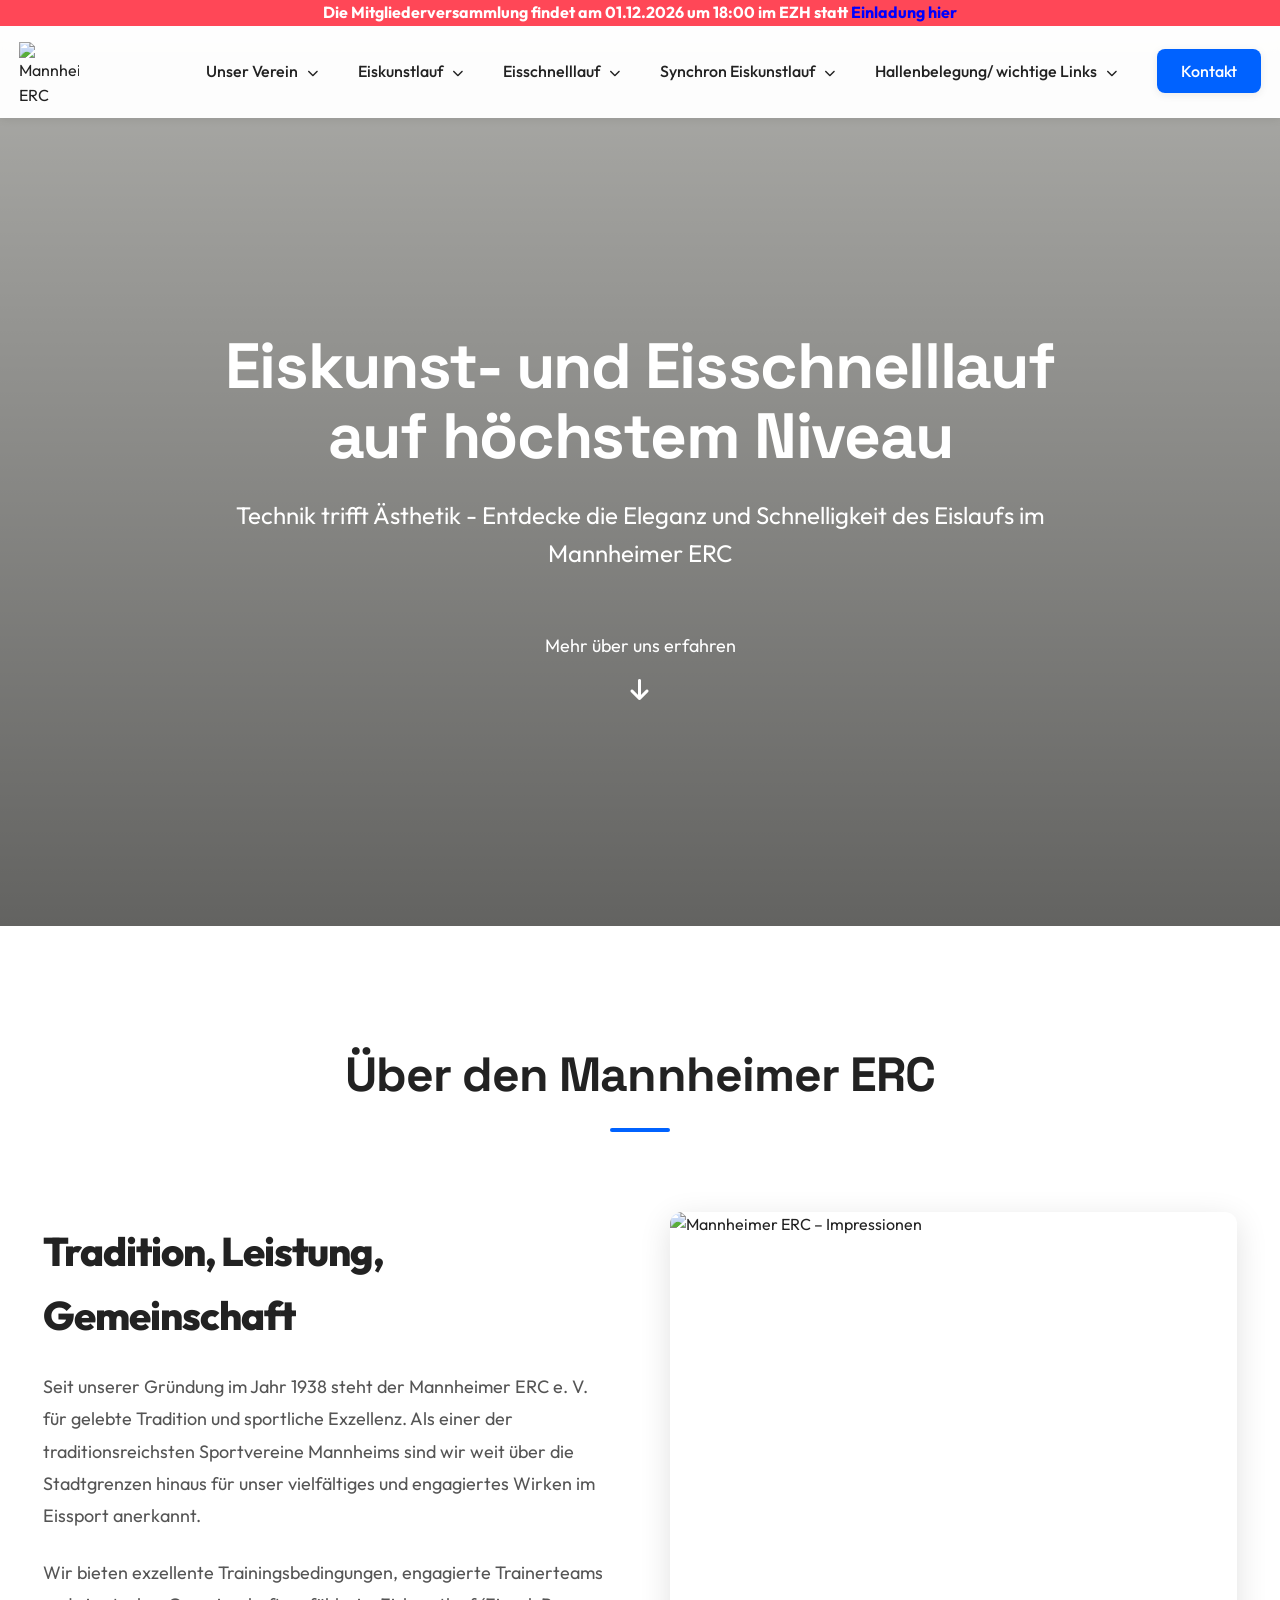
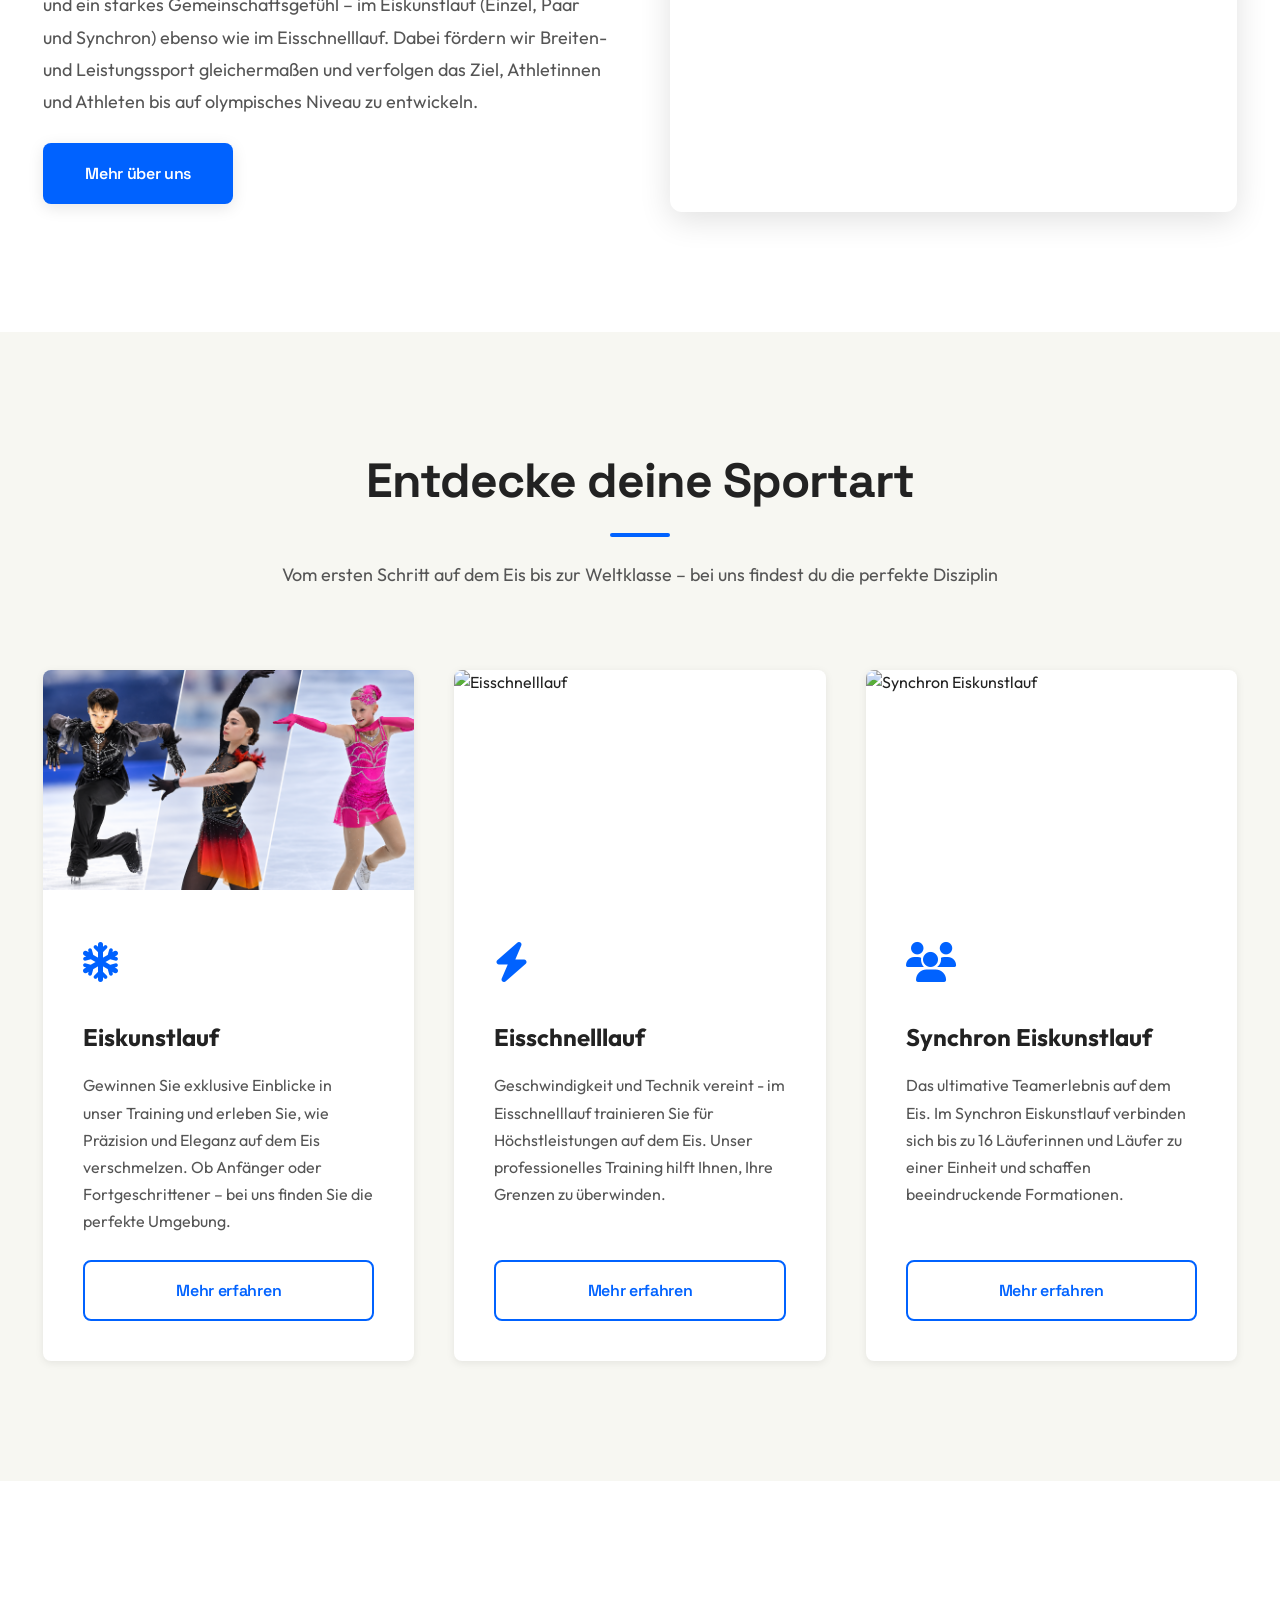
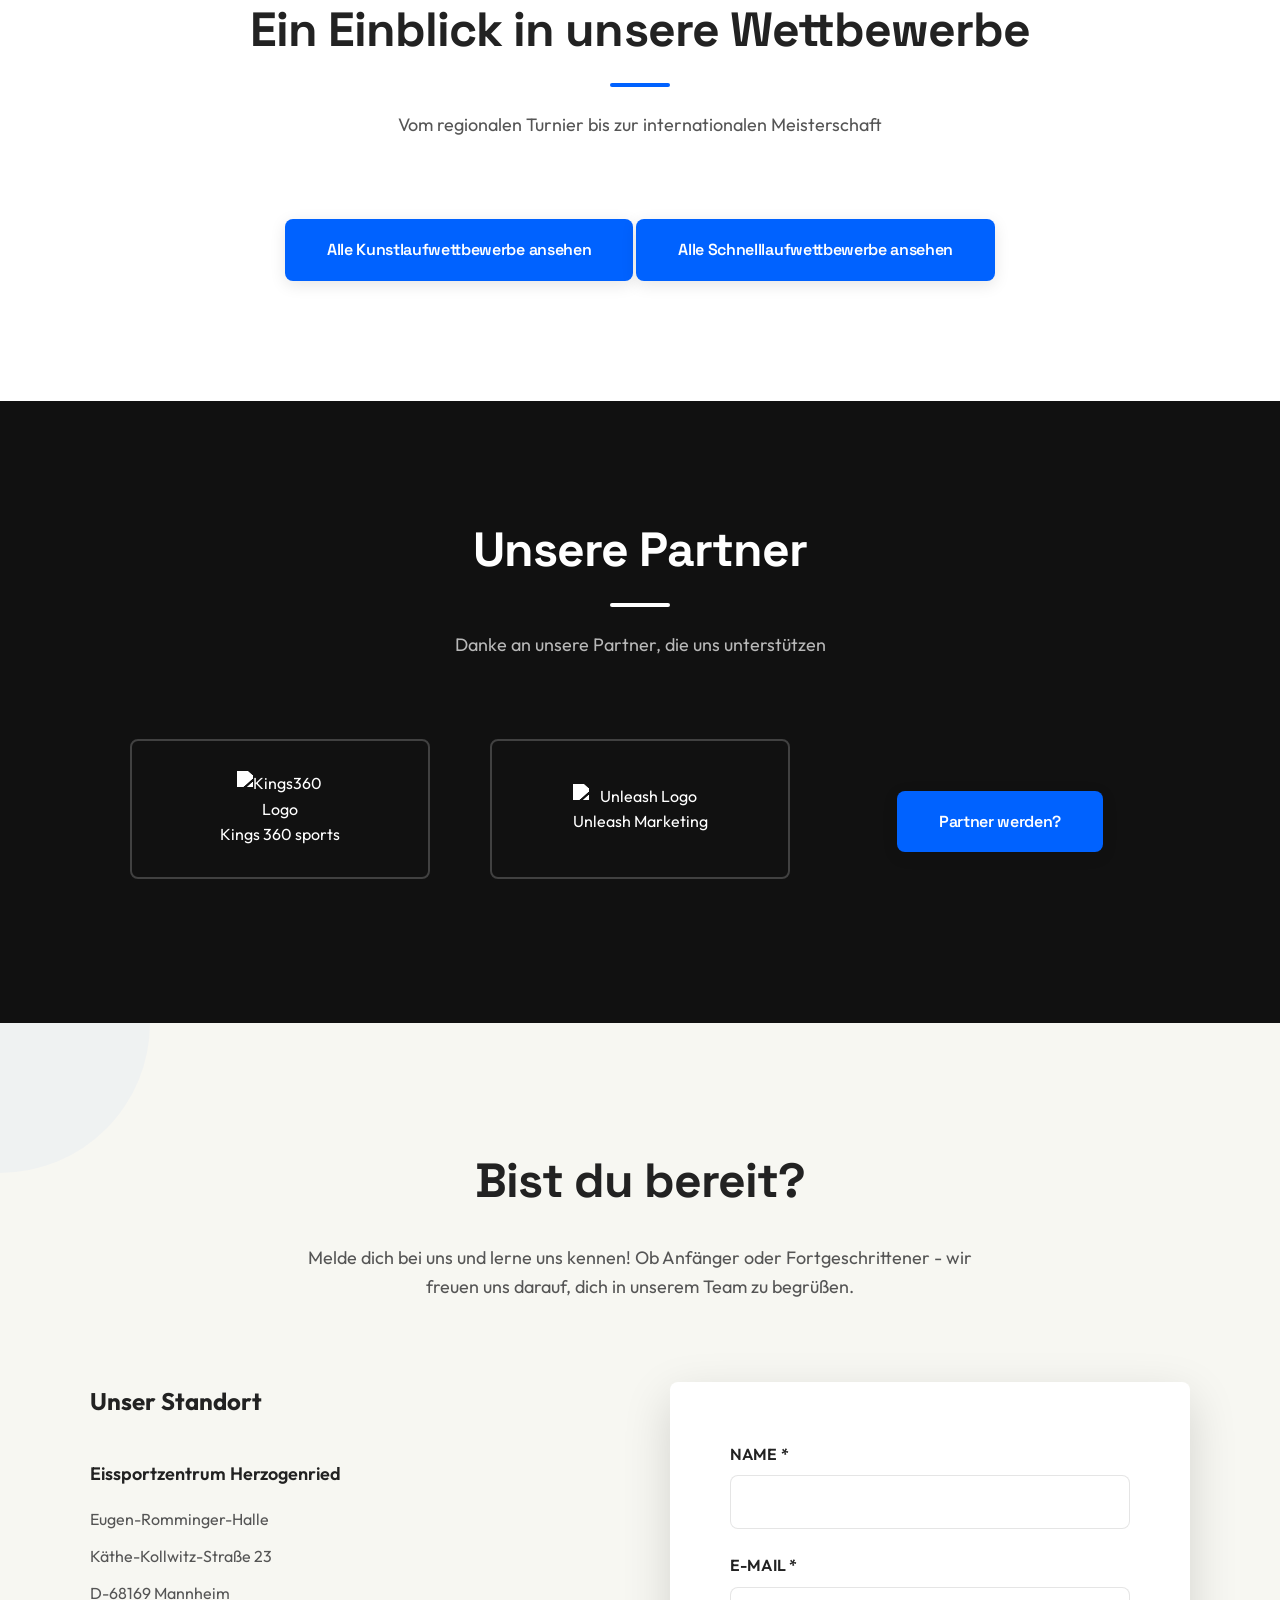
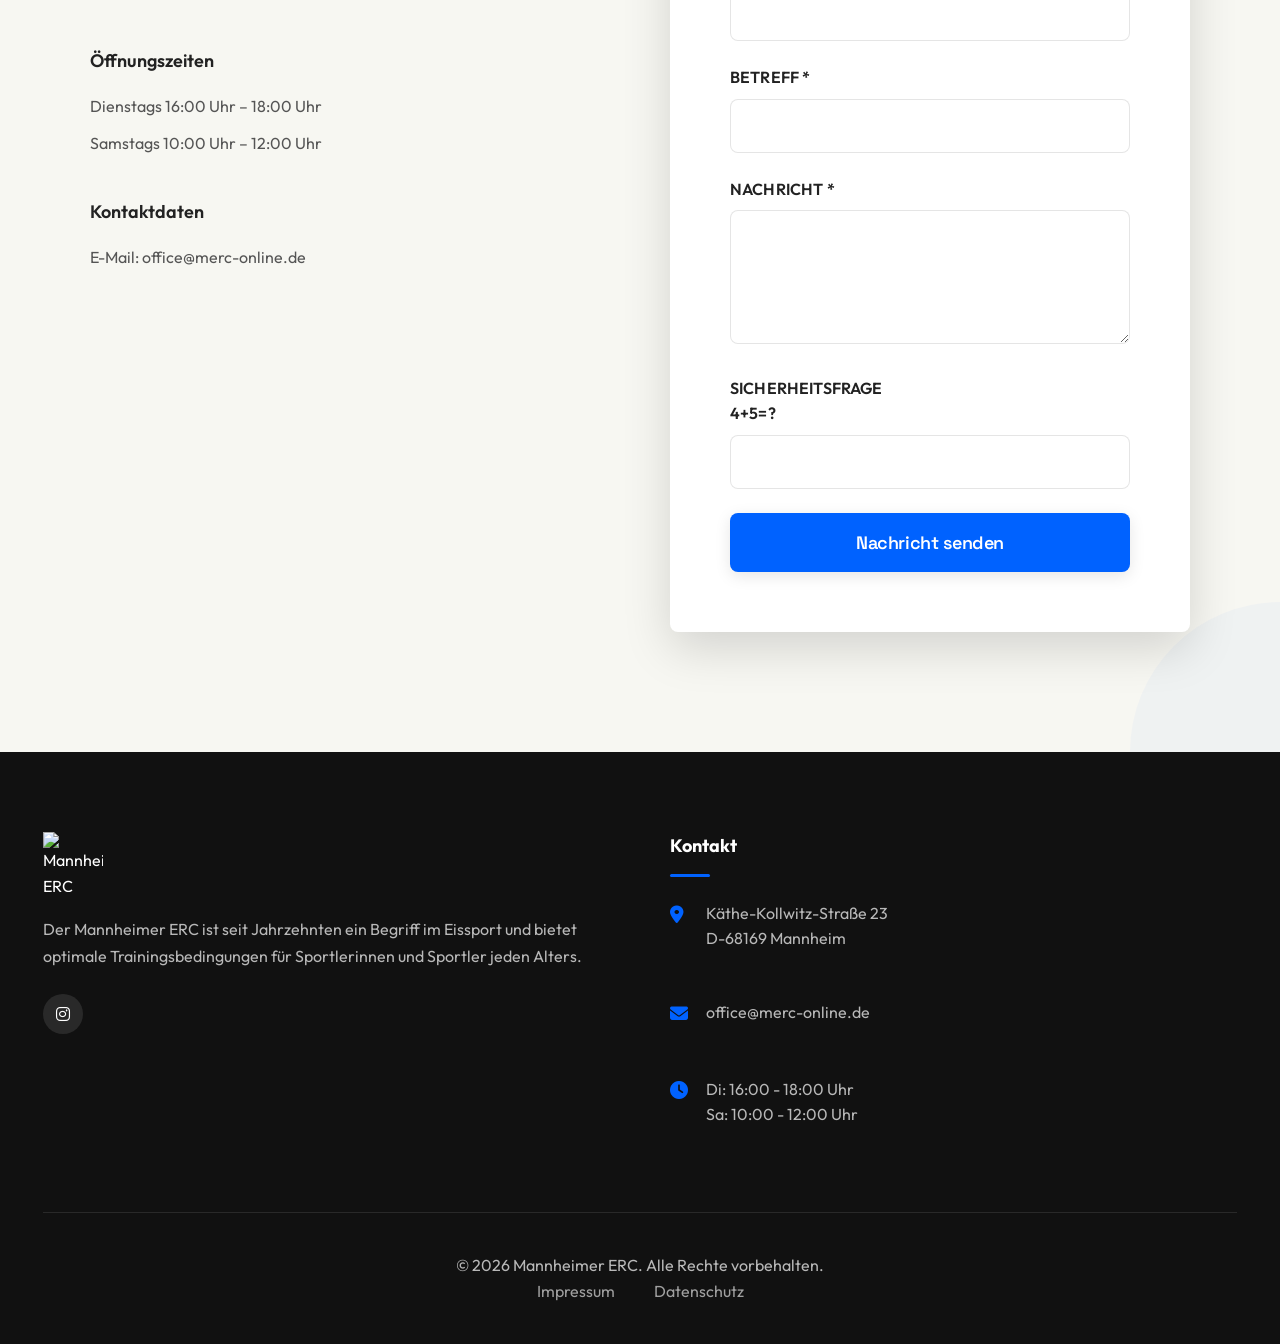
==== commit 71ab41b9: "Kleine Aenderungen." ====
--- a/index.html
+++ b/index.html
@@ -24,6 +24,8 @@
           <li><a href="eiskunstlauf.html#schnuppern">Schnupperkurs</a></li>
           <li><a href="eiskunstlauf.html#erwachsene">Erwachsene</a></li>
           <li><a href="eiskunstlauf.html#geschichte">Geschichte</a></li>
+          <li><a href="eiskunstlauf.html#kunstlaufAnnouncements">News</a></li>
+          <li><a href="wettbewerbe.html">Wettbewerbe</a></li>
           <li><a href="eiskunstlauf.html#kl-infos">Allgemeine Infos</a></li>
           <li><a href="eiskunstlauf.html#saison-infos">Aktuelle Saison</a></li>
         </ul>
@@ -143,7 +145,7 @@
     />
     <link
       rel="stylesheet"
-      href="main.css?v=4"
+      href="main.css?v=5"
       crossorigin="anonymous"
     />
   </head>
@@ -157,14 +159,6 @@
         <span>
           <strong
             >
-            Wir suchen eine/n neue/n Trainer/In,
-            <a
-              href="dokumente/eiskunstlauf/Stellenausschreibung.pdf"
-              style="color: blue"
-              target="_blank"
-              >schaut hier rein!</a
-            >
-            <br>
             Die Mitgliederversammlung findet am 01.12.2026 um 18:00 im EZH statt
             <a
               href="dokumente/verein/Einladung_zur_Mitgliederversammlung_2026.pdf"
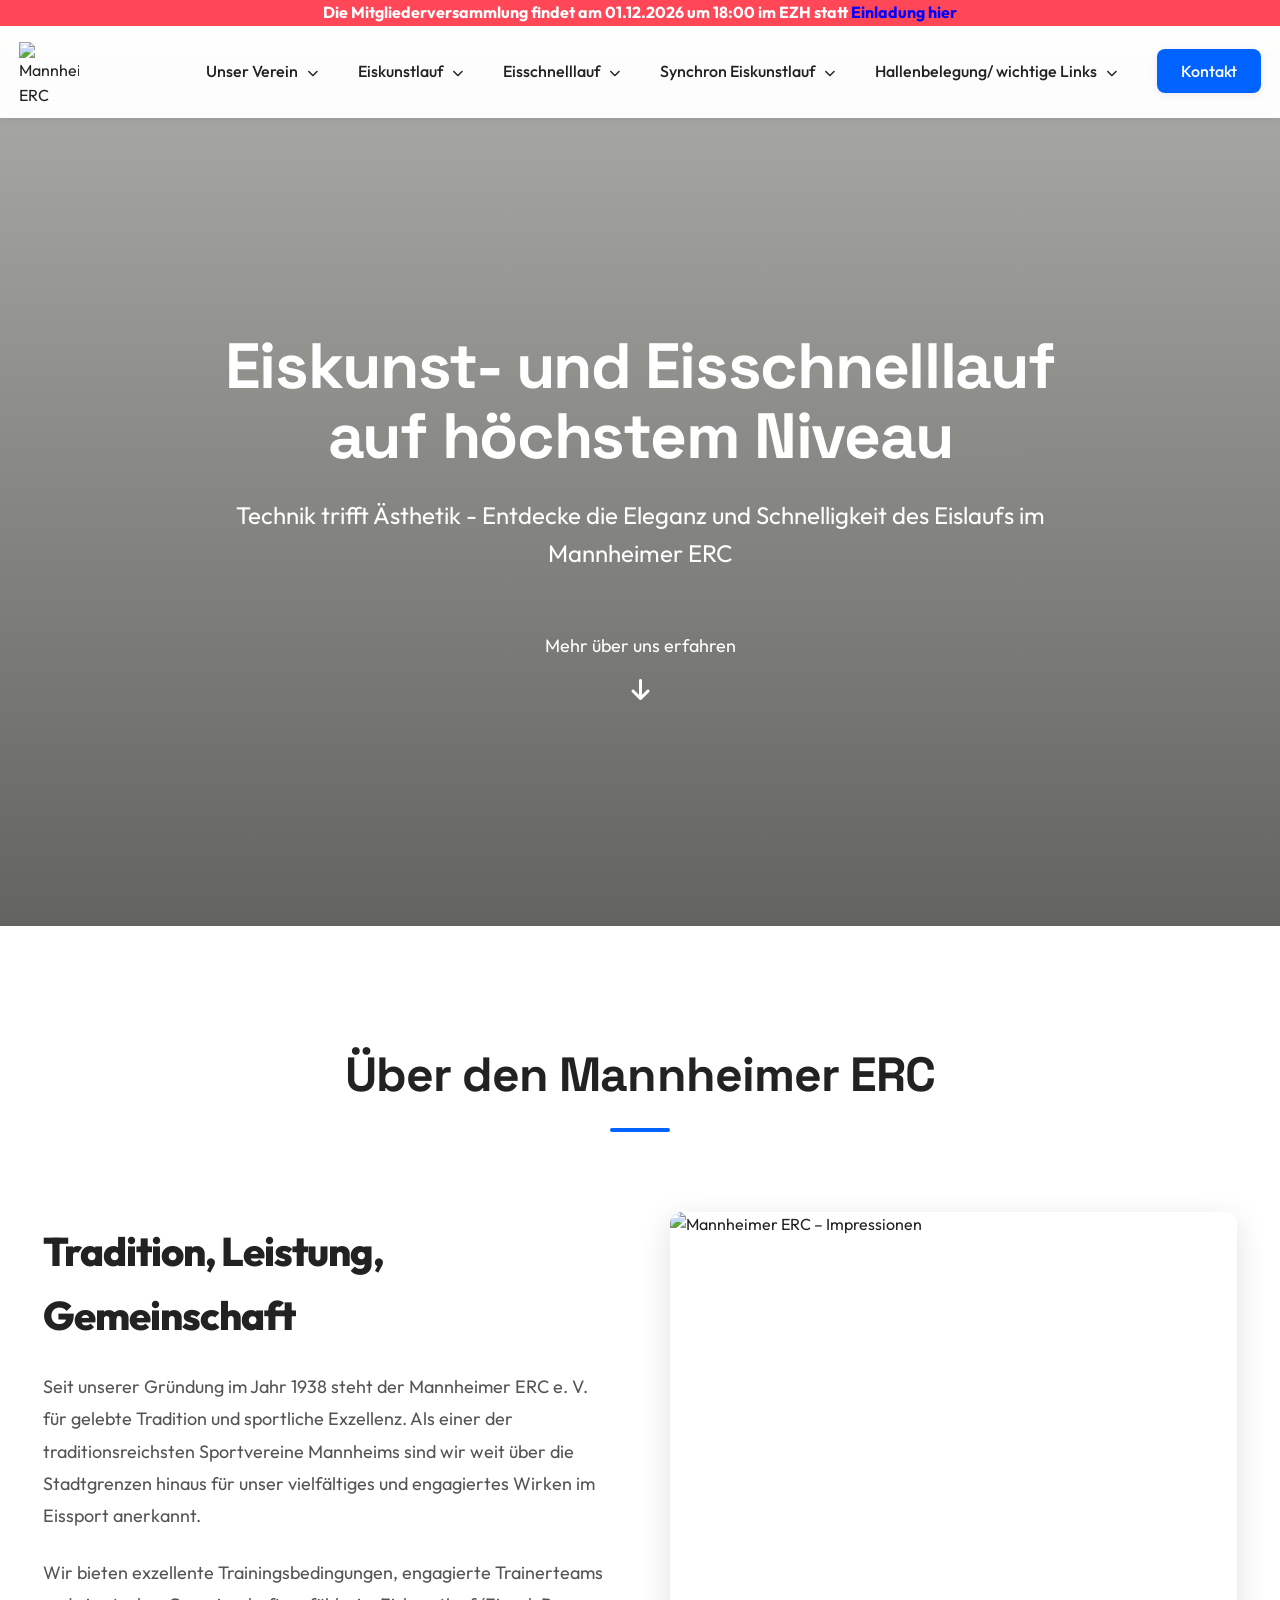
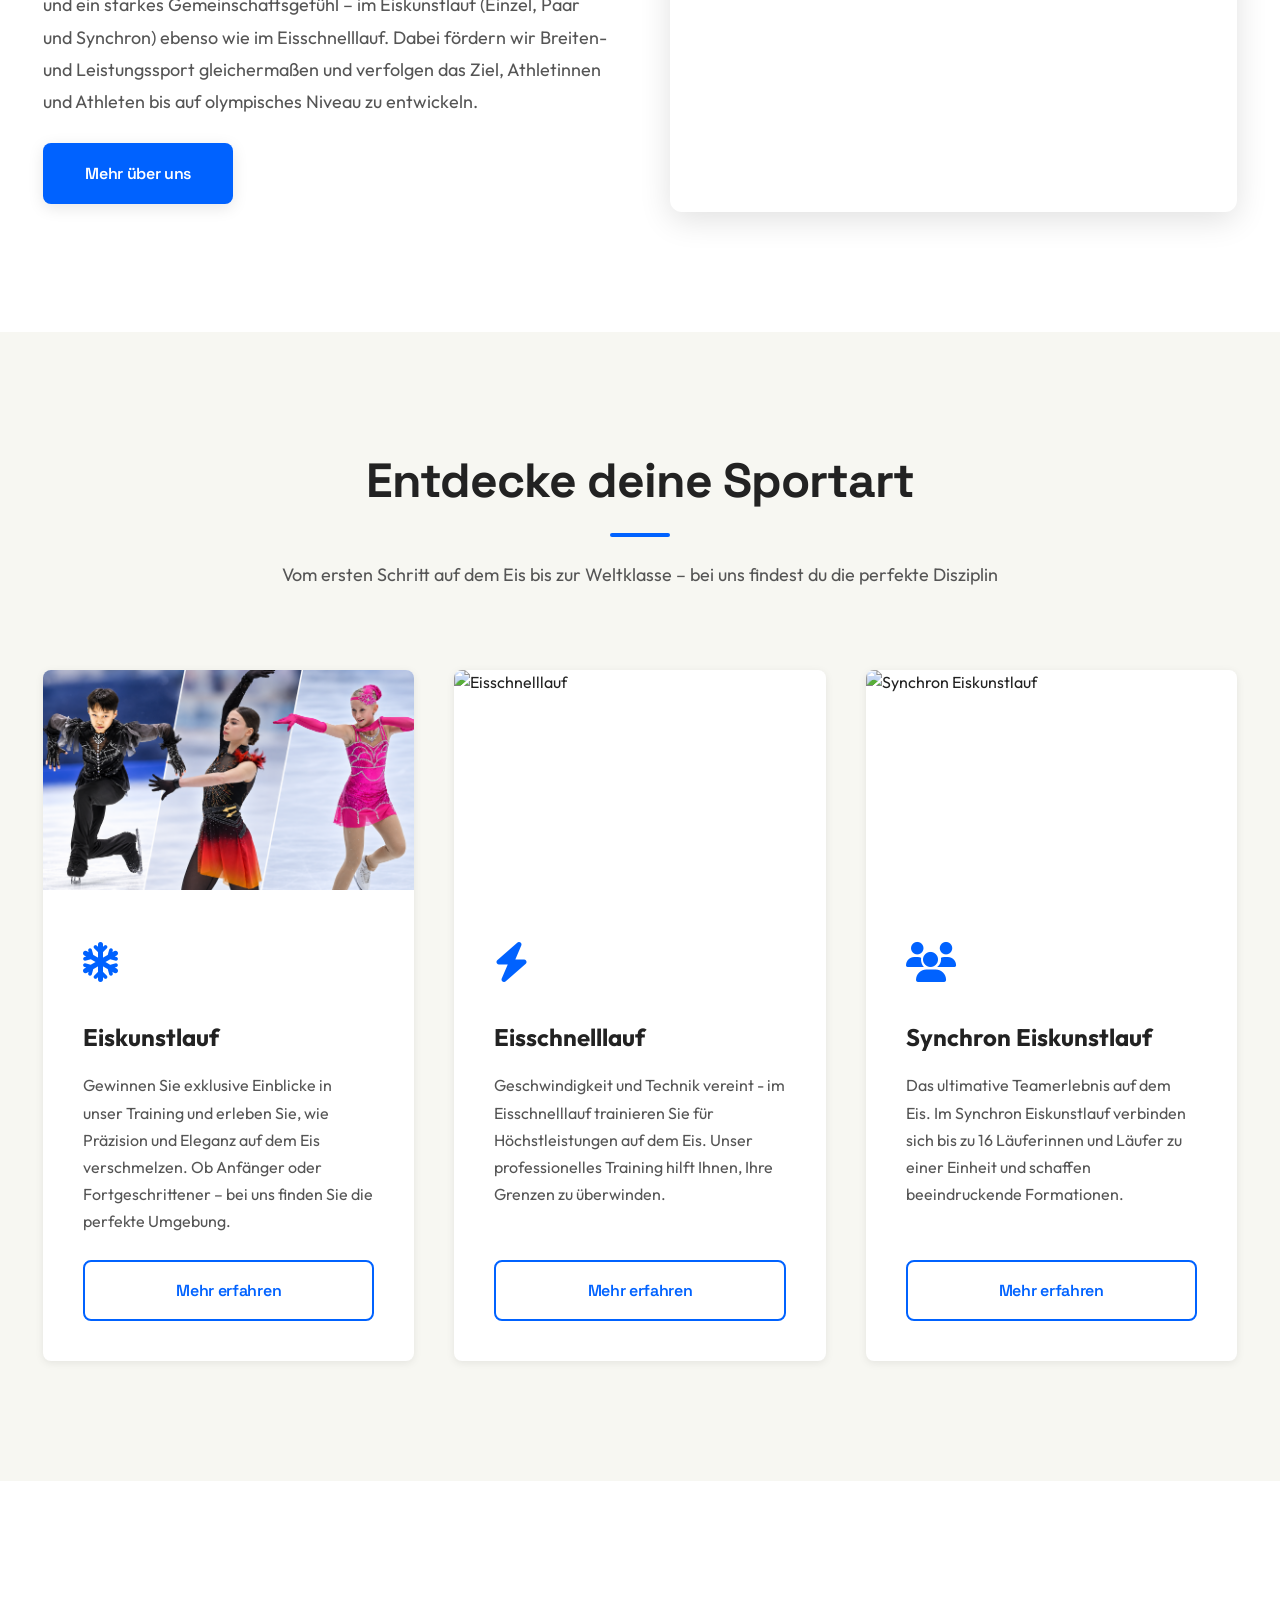
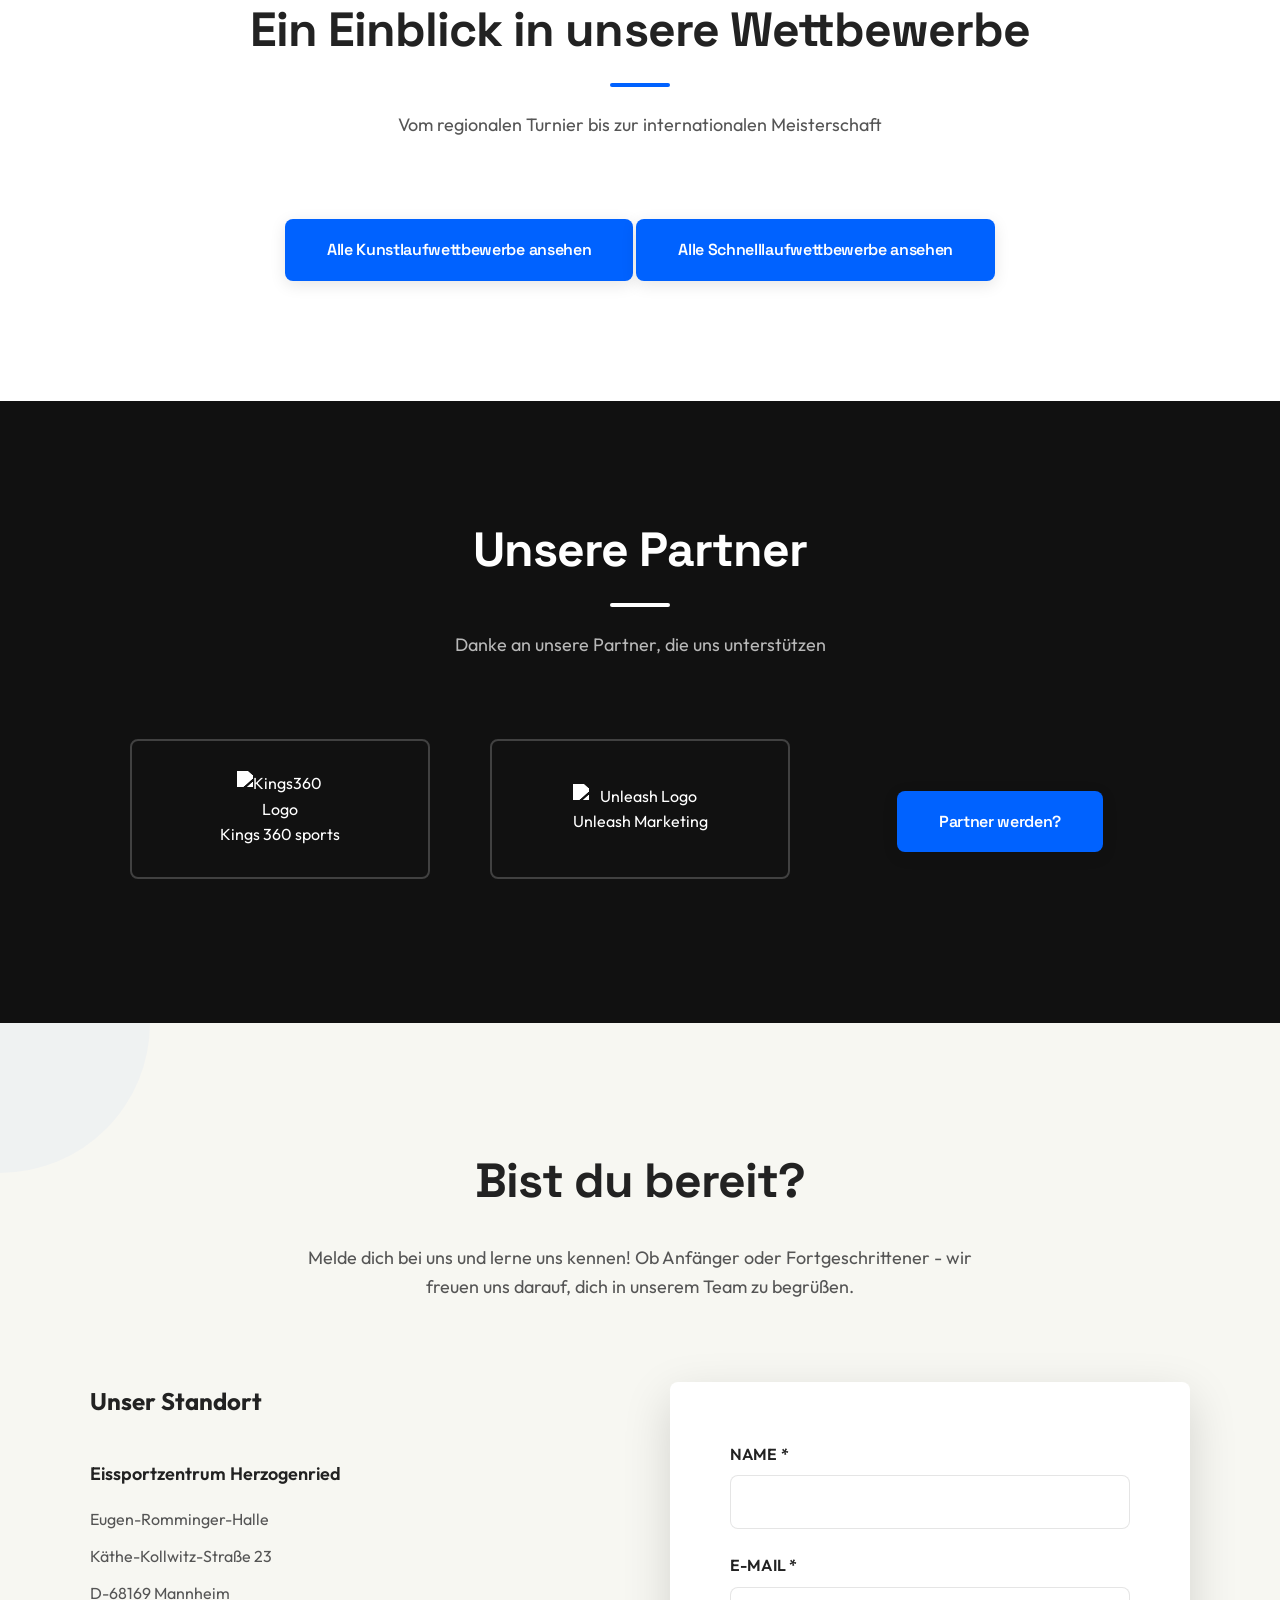
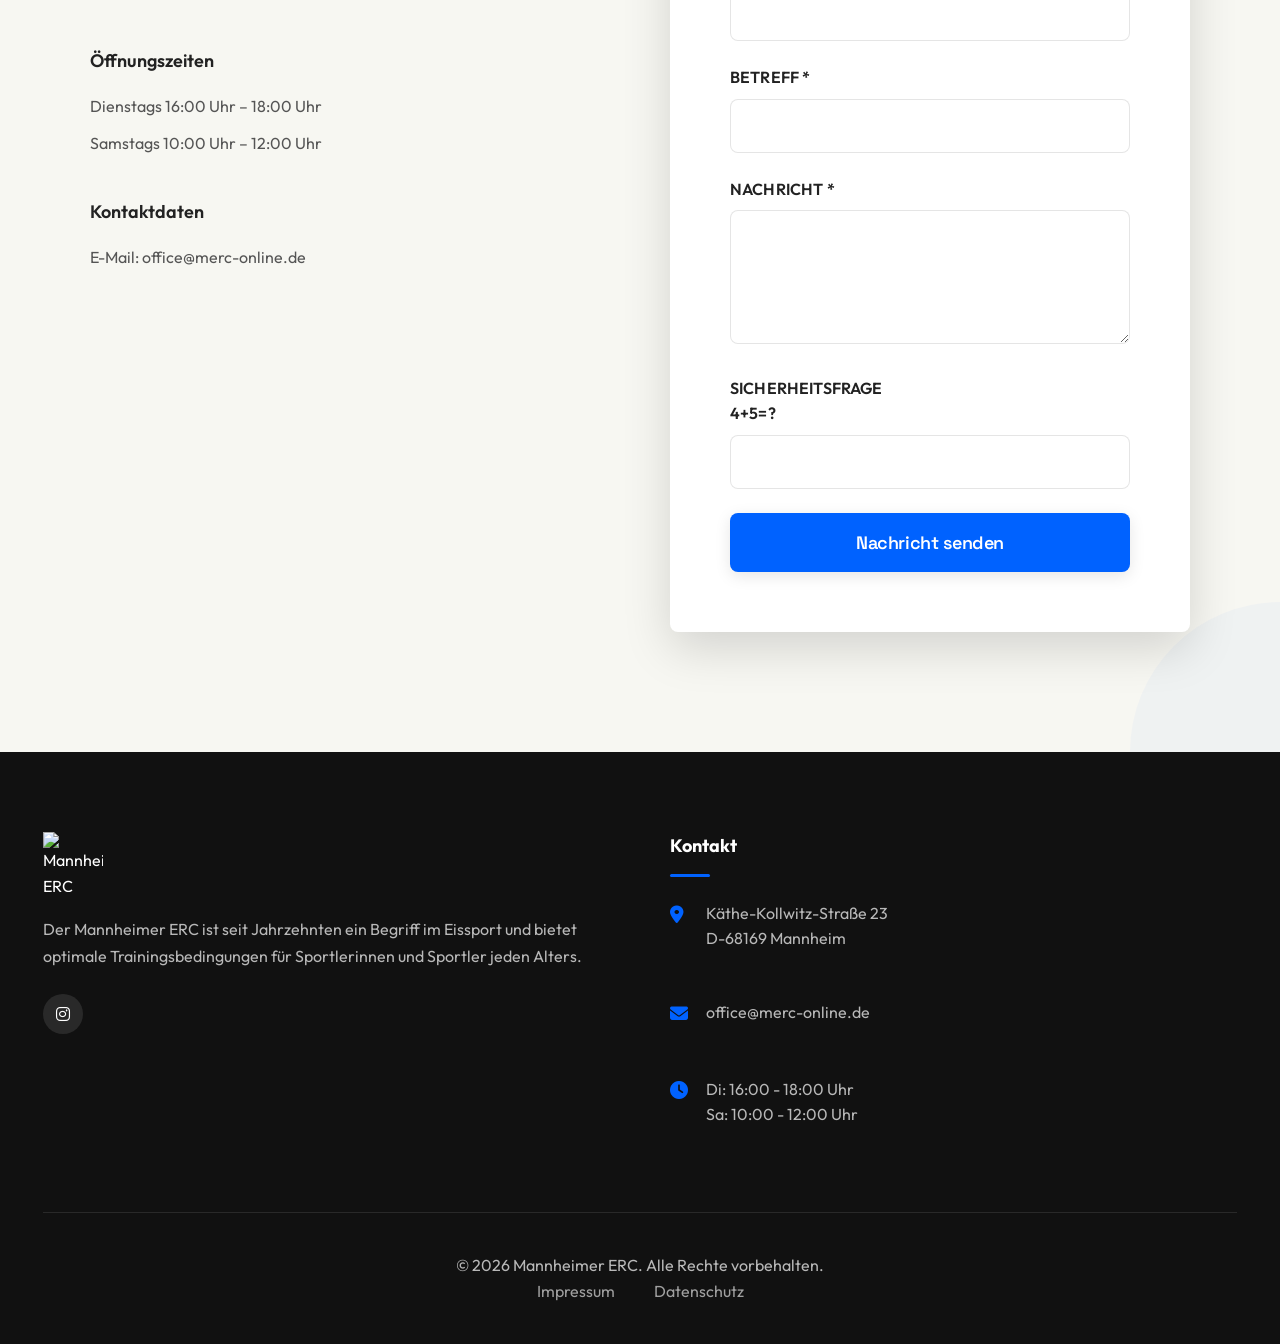
==== commit 64696320: "Kleiner Bug in General Functions" ====
--- a/index.html
+++ b/index.html
@@ -602,7 +602,7 @@
       data-cfasync="false"
       src="/cdn-cgi/scripts/5c5dd728/cloudflare-static/email-decode.min.js"
     ></script>
-    <script src="functions/generalFunctions.js?v=2"></script>
+    <script src="functions/generalFunctions.js?v=3"></script>
     <script>
       const mobileToggle = document.querySelector(".mobile-toggle");
       const mobileMenu = document.querySelector(".mobile-menu");
